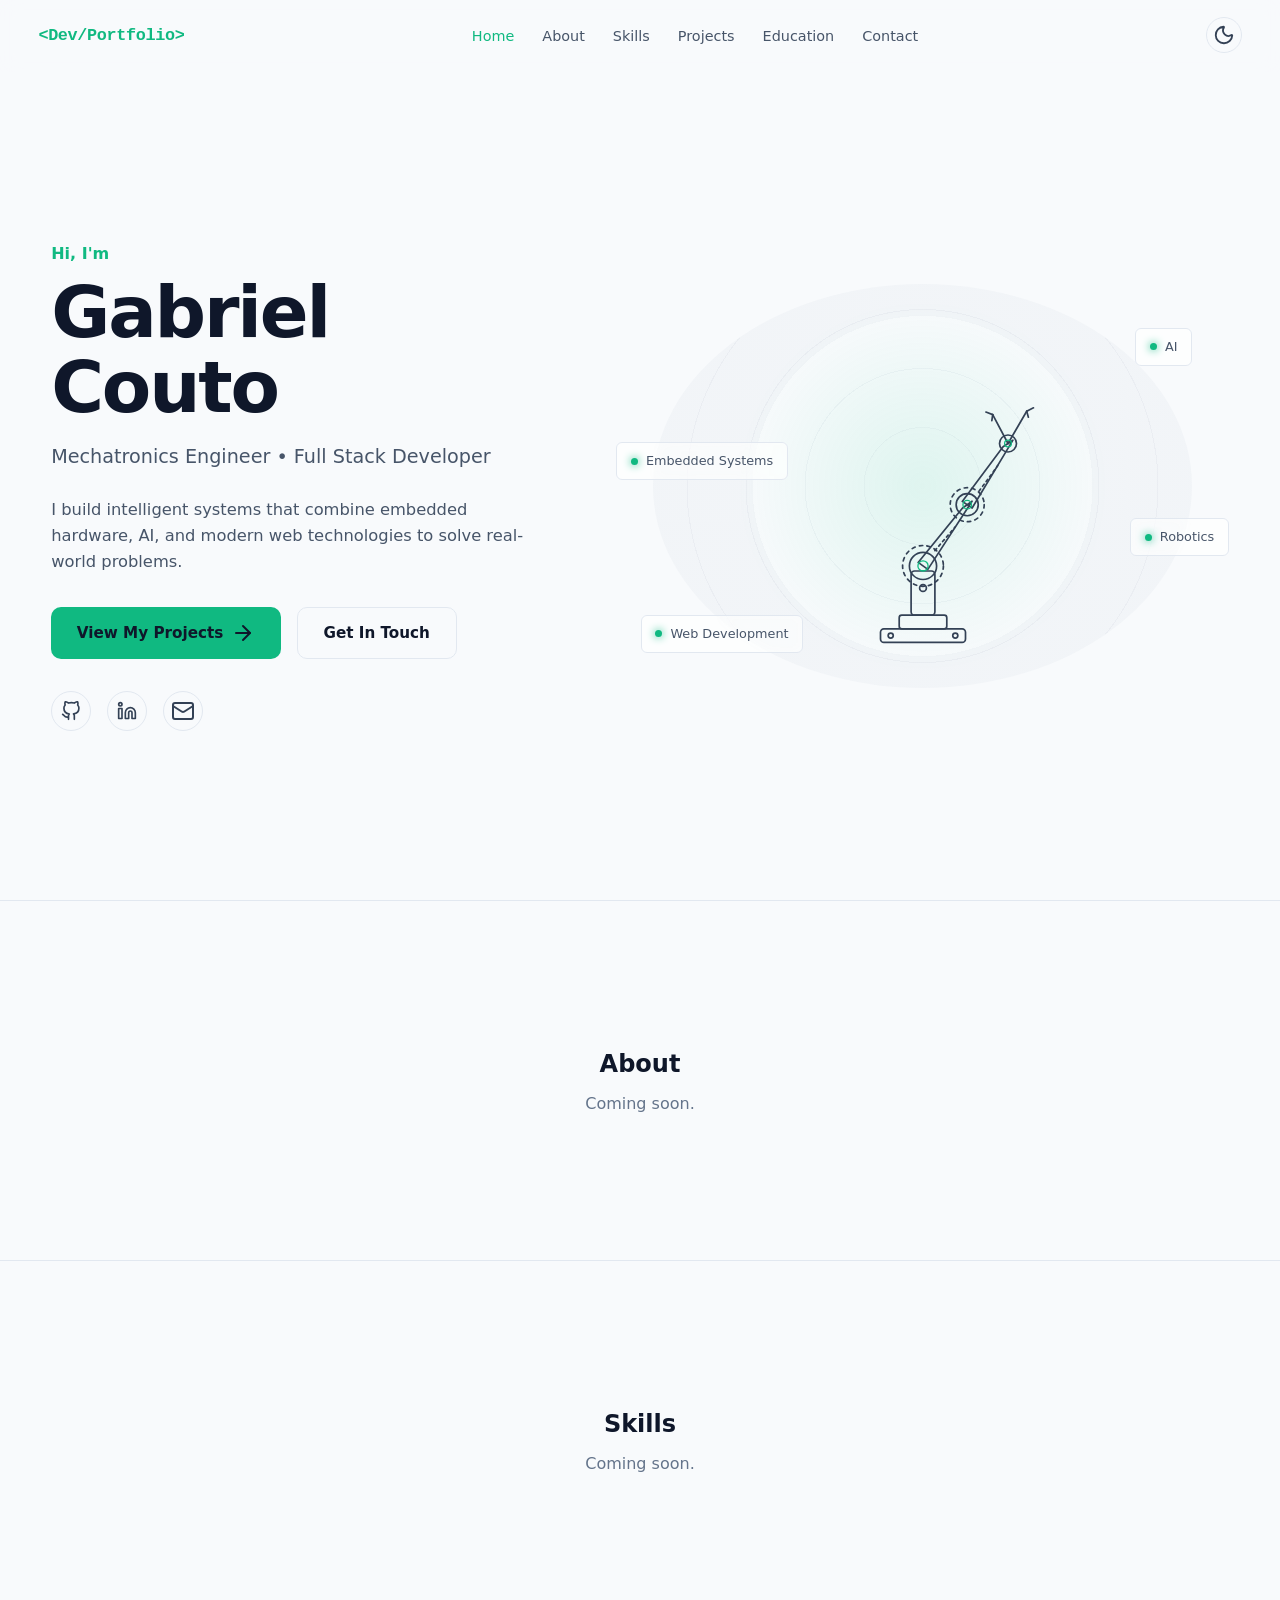
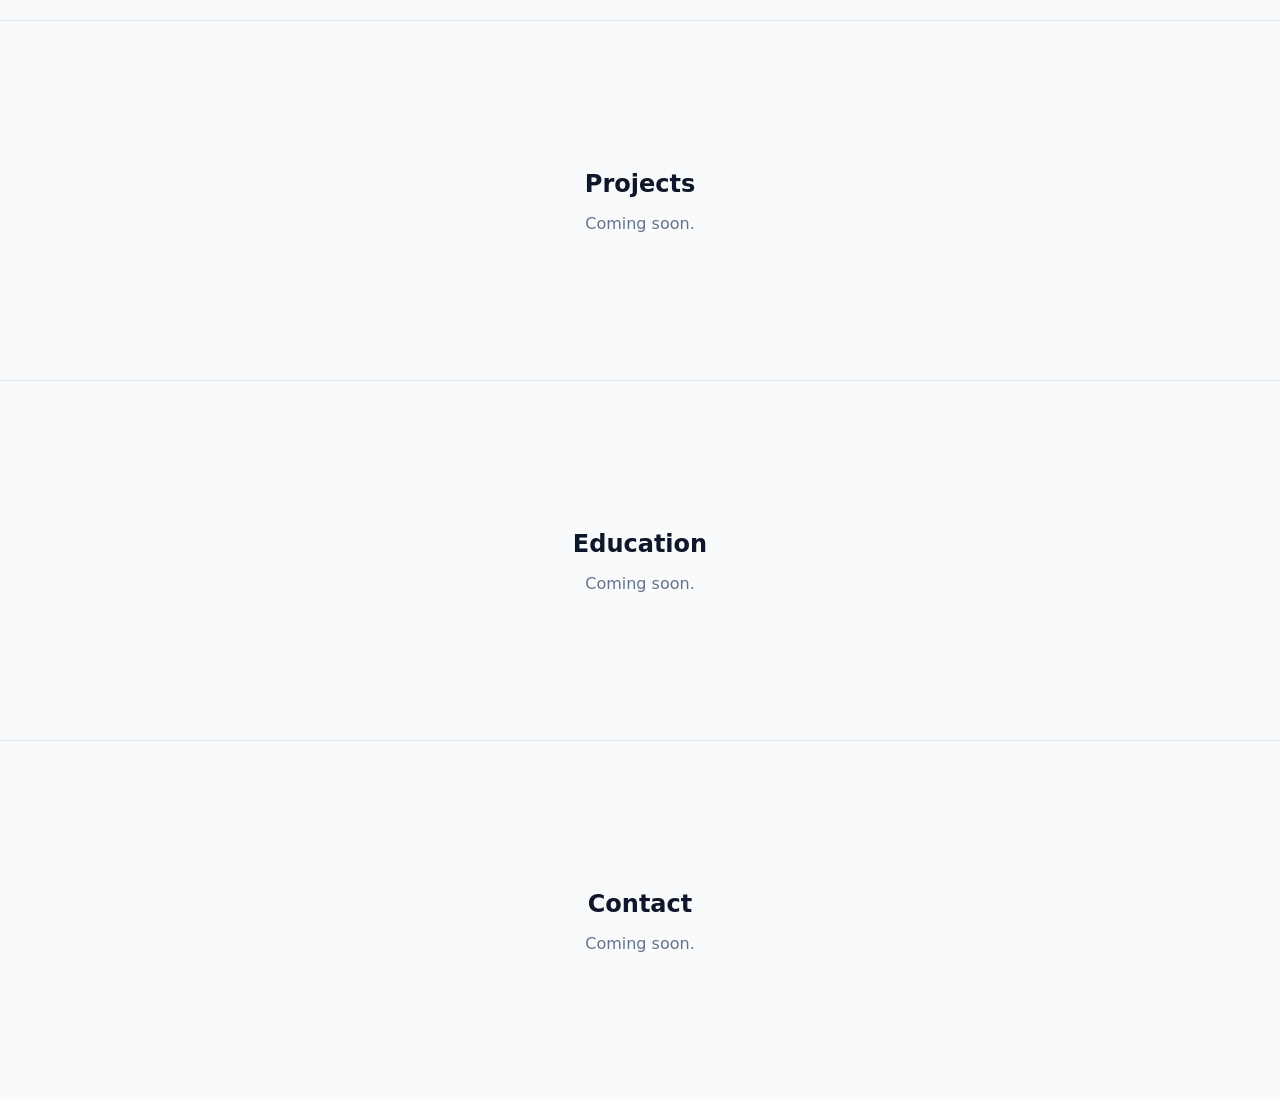
==== frontend/index.html @ fd679586 "Initial Commit" ====
<!DOCTYPE html>
<html lang="en" data-theme="dark">
<head>
  <meta charset="UTF-8">
  <meta name="viewport" content="width=device-width, initial-scale=1.0">
  <title>Gabriel Couto — Mechatronics Engineer & Full Stack Developer</title>
  <meta name="description" content="Portfolio of Gabriel Couto, Mechatronics Engineer and Full Stack Developer specialized in Robotics, Embedded Systems, AI, Computer Vision and Software Development.">

  <link rel="stylesheet" href="css/tokens.css">
  <link rel="stylesheet" href="css/global.css">
  <link rel="stylesheet" href="css/components.css">
  <link rel="stylesheet" href="css/animations.css">
  <link rel="stylesheet" href="css/responsive.css">

  <script>
    (function () {
      try {
        var theme = localStorage.getItem("theme");
        if (theme !== "dark" && theme !== "light") {
          theme = window.matchMedia("(prefers-color-scheme: light)").matches ? "light" : "dark";
        }
        document.documentElement.setAttribute("data-theme", theme);
      } catch (e) {}
    })();
  </script>

  <script src="assets/vendor/lucide.min.js" defer></script>
  <script type="module" src="js/main.js"></script>
</head>
<body>
  <main id="home" class="home-page">

    <div data-header></div>

    <section class="hero" aria-labelledby="hero-title">

      <div class="hero__content">
        <p class="hero__greeting">Hi, I'm</p>

        <h1 id="hero-title" class="hero__title">Gabriel Couto</h1>

        <p class="hero__subtitle">Mechatronics Engineer &bull; Full Stack Developer</p>

        <p class="hero__description">
          I build intelligent systems that combine embedded hardware, AI, and modern web
          technologies to solve real-world problems.
        </p>

        <div class="hero__actions">
          <a class="btn btn--primary" href="#projects">
            View My Projects
            <i data-lucide="arrow-right"></i>
          </a>
          <a class="btn btn--secondary" href="#contact">
            Get In Touch
          </a>
        </div>

        <div data-social-links></div>
      </div>

      <div class="hero__visualization" aria-hidden="true">
        <svg class="robotic-arm" viewBox="0 0 400 400" fill="none" stroke-width="2" stroke-linecap="round" stroke-linejoin="round" role="img" aria-label="Wireframe of a robotic arm">
          <g stroke="currentColor">
            <rect x="150" y="368" width="100" height="16" rx="4"/>
            <rect x="172" y="352" width="56" height="16" rx="3"/>
            <rect x="186" y="300" width="28" height="52" rx="4"/>
            <circle cx="200" cy="320" r="4"/>
            <circle cx="200" cy="294" r="16"/>
            <circle cx="200" cy="294" r="24" stroke-dasharray="4 5"/>
            <polygon points="194.3,289.9 246.3,226.1 257.7,217.9 205.7,298.1"/>
            <line x1="214" y1="276" x2="238" y2="248" stroke-dasharray="3 4"/>
            <circle cx="252" cy="222" r="13"/>
            <circle cx="252" cy="222" r="20" stroke-dasharray="4 5"/>
            <polygon points="246.2,218.1 294.2,153.9 305.8,146.1 257.8,225.9"/>
            <line x1="266" y1="206" x2="288" y2="176" stroke-dasharray="3 4"/>
            <circle cx="300" cy="150" r="10"/>
            <path d="M300 150 L322 112"/>
            <path d="M322 112 l8 -4"/>
            <path d="M322 112 l2 7"/>
            <path d="M300 150 L282 116"/>
            <path d="M282 116 l-8 -3"/>
            <path d="M282 116 l-1 7"/>
            <circle cx="162" cy="376" r="3"/>
            <circle cx="238" cy="376" r="3"/>
          </g>
          <g class="accent" stroke-width="1.5">
            <circle cx="200" cy="294" r="6"/>
            <circle cx="252" cy="222" r="5"/>
            <circle cx="300" cy="150" r="4"/>
          </g>
        </svg>

        <div class="tech-tag tech-tag--ai">
          <span class="tech-tag__indicator"></span>
          <span class="tech-tag__label">AI</span>
        </div>

        <div class="tech-tag tech-tag--robotics">
          <span class="tech-tag__indicator"></span>
          <span class="tech-tag__label">Robotics</span>
        </div>

        <div class="tech-tag tech-tag--embedded">
          <span class="tech-tag__indicator"></span>
          <span class="tech-tag__label">Embedded&nbsp;Systems</span>
        </div>

        <div class="tech-tag tech-tag--web">
          <span class="tech-tag__indicator"></span>
          <span class="tech-tag__label">Web&nbsp;Development</span>
        </div>
      </div>

    </section>

    <section id="about" class="section-placeholder reveal" aria-labelledby="about-title">
      <div>
        <h2 id="about-title">About</h2>
        <p>Coming soon.</p>
      </div>
    </section>

    <section id="skills" class="section-placeholder reveal" aria-labelledby="skills-title">
      <div>
        <h2 id="skills-title">Skills</h2>
        <p>Coming soon.</p>
      </div>
    </section>

    <section id="projects" class="section-placeholder reveal" aria-labelledby="projects-title">
      <div>
        <h2 id="projects-title">Projects</h2>
        <p>Coming soon.</p>
      </div>
    </section>

    <section id="education" class="section-placeholder reveal" aria-labelledby="education-title">
      <div>
        <h2 id="education-title">Education</h2>
        <p>Coming soon.</p>
      </div>
    </section>

    <section id="contact" class="section-placeholder reveal" aria-labelledby="contact-title">
      <div>
        <h2 id="contact-title">Contact</h2>
        <p>Coming soon.</p>
      </div>
    </section>

    <div data-back-to-top></div>

  </main>
</body>
</html>
---- frontend/css/tokens.css ----
:root {
  --font-sans: "Inter", system-ui, -apple-system, "Segoe UI", Roboto, sans-serif;
  --font-mono: "JetBrains Mono", "Fira Code", ui-monospace, SFMono-Regular, Menlo, monospace;

  --color-bg: #0f172a;
  --color-bg-secondary: #111827;
  --color-card: #111827;
  --color-elevated: #162033;
  --color-text: #f8fafc;
  --color-text-secondary: #94a3b8;
  --color-text-subtle: #64748b;
  --color-accent: #34d399;
  --color-accent-hover: #10b981;
  --color-border: #1e293b;
  --color-icon: #cbd5e1;

  --radius-sm: 6px;
  --radius-md: 10px;
  --radius-lg: 14px;
  --radius-pill: 999px;

  --space-1: 0.25rem;
  --space-2: 0.5rem;
  --space-3: 0.75rem;
  --space-4: 1rem;
  --space-6: 1.5rem;
  --space-8: 2rem;
  --space-12: 3rem;

  --container-max: 1440px;
  --header-height: 72px;

  --transition-fast: 150ms ease;
  --transition-base: 250ms ease;

  --shadow-glow: 0 0 20px rgba(52, 211, 153, 0.25);
}

[data-theme="light"] {
  --color-bg: #f8fafc;
  --color-bg-secondary: #f1f5f9;
  --color-card: #ffffff;
  --color-elevated: #ffffff;
  --color-text: #0f172a;
  --color-text-secondary: #475569;
  --color-text-subtle: #64748b;
  --color-accent: #10b981;
  --color-accent-hover: #059669;
  --color-border: #e2e8f0;
  --color-icon: #334155;

  --shadow-glow: 0 0 20px rgba(16, 185, 129, 0.2);
}
---- frontend/css/global.css ----
*,
*::before,
*::after {
  box-sizing: border-box;
}

* {
  margin: 0;
}

html {
  scroll-behavior: smooth;
}

body {
  font-family: var(--font-sans);
  background: var(--color-bg);
  color: var(--color-text);
  line-height: 1.6;
  overflow-x: hidden;
  -webkit-font-smoothing: antialiased;
  text-rendering: optimizeLegibility;
}

img,
svg {
  display: block;
  max-width: 100%;
}

a {
  color: inherit;
  text-decoration: none;
}

button {
  font: inherit;
  color: inherit;
  background: none;
  border: none;
  cursor: pointer;
}

ul[role="list"] {
  list-style: none;
  padding: 0;
  margin: 0;
}

::selection {
  background: var(--color-accent);
  color: var(--color-bg);
}

:focus-visible {
  outline: 2px solid var(--color-accent);
  outline-offset: 3px;
  border-radius: 2px;
}

@media (prefers-reduced-motion: reduce) {
  html {
    scroll-behavior: auto;
  }

  *,
  *::before,
  *::after {
    animation-duration: 0.01ms !important;
    animation-iteration-count: 1 !important;
    transition-duration: 0.01ms !important;
  }
}
---- frontend/css/components.css ----
.home-page {
  max-width: var(--container-max);
  margin-inline: auto;
  min-height: 100vh;
  position: relative;
  background: var(--color-bg);
}

.site-header {
  position: sticky;
  top: 0;
  z-index: 50;
  display: flex;
  align-items: center;
  justify-content: space-between;
  gap: var(--space-6);
  height: var(--header-height);
  padding-inline: clamp(1.25rem, 3vw, 2.5rem);
  background: color-mix(in srgb, var(--color-bg) 85%, transparent);
  backdrop-filter: blur(10px);
  -webkit-backdrop-filter: blur(10px);
}

.logo {
  font-family: var(--font-mono);
  font-weight: 700;
  font-size: 1.05rem;
  letter-spacing: -0.02em;
  color: var(--color-accent);
  white-space: nowrap;
}

.logo:hover {
  color: var(--color-accent-hover);
}

.nav__list {
  display: flex;
  align-items: center;
  gap: clamp(1rem, 2.5vw, 1.75rem);
}

.nav__link {
  font-size: 0.9rem;
  font-weight: 500;
  color: var(--color-text-secondary);
  transition: color var(--transition-fast);
}

.nav__link:hover {
  color: var(--color-accent);
}

.nav__link.is-active {
  color: var(--color-accent);
}

.theme-toggle {
  display: inline-flex;
  align-items: center;
  justify-content: center;
  width: 36px;
  height: 36px;
  border-radius: var(--radius-pill);
  border: 1px solid var(--color-border);
  color: var(--color-icon);
  transition: color var(--transition-fast), border-color var(--transition-fast);
}

.theme-toggle:hover {
  color: var(--color-accent);
  border-color: var(--color-accent);
}

.theme-toggle [data-lucide="moon"] {
  display: none;
}

[data-theme="light"] .theme-toggle [data-lucide="sun"] {
  display: none;
}

[data-theme="light"] .theme-toggle [data-lucide="moon"] {
  display: block;
}

.nav-toggle {
  display: none;
  width: 36px;
  height: 36px;
  align-items: center;
  justify-content: center;
  border-radius: var(--radius-pill);
  border: 1px solid var(--color-border);
  color: var(--color-icon);
  transition: color var(--transition-fast), border-color var(--transition-fast);
}

.nav-toggle:hover {
  color: var(--color-accent);
  border-color: var(--color-accent);
}

.hero {
  display: grid;
  grid-template-columns: 45fr 55fr;
  align-items: center;
  gap: clamp(2rem, 5vw, 4rem);
  min-height: calc(100vh - var(--header-height));
  padding: clamp(2.5rem, 6vh, 5rem) clamp(1.5rem, 4vw, 3.5rem);
}

.hero__greeting {
  color: var(--color-accent);
  font-size: 1rem;
  font-weight: 600;
  margin-bottom: var(--space-2);
}

.hero__title {
  font-size: clamp(2.6rem, 7vw, 4.5rem);
  font-weight: 800;
  letter-spacing: -0.03em;
  line-height: 1.05;
  color: var(--color-text);
}

.hero__subtitle {
  margin-top: var(--space-4);
  font-size: clamp(1rem, 2vw, 1.2rem);
  font-weight: 500;
  color: var(--color-text-secondary);
}

.hero__description {
  margin-top: var(--space-6);
  max-width: 34rem;
  font-size: 1.02rem;
  color: var(--color-text-secondary);
}

.hero__actions {
  display: flex;
  flex-wrap: wrap;
  gap: var(--space-4);
  margin-top: var(--space-8);
}

.btn {
  display: inline-flex;
  align-items: center;
  justify-content: center;
  gap: var(--space-2);
  padding: 0.8rem 1.6rem;
  border-radius: var(--radius-md);
  font-weight: 600;
  font-size: 0.95rem;
  transition: transform var(--transition-fast), box-shadow var(--transition-fast),
    background var(--transition-fast), border-color var(--transition-fast),
    color var(--transition-fast);
}

.btn--primary {
  background: var(--color-accent);
  color: #0f172a;
}

.btn--primary:hover {
  background: var(--color-accent-hover);
  transform: translateY(-2px);
  box-shadow: var(--shadow-glow);
}

.btn--secondary {
  background: transparent;
  color: var(--color-text);
  border: 1px solid var(--color-border);
}

.btn--secondary:hover {
  border-color: var(--color-accent);
  color: var(--color-accent);
  transform: translateY(-2px);
}

.social-links {
  display: flex;
  align-items: center;
  gap: var(--space-4);
  margin-top: var(--space-8);
}

.social-links__item {
  display: inline-flex;
  align-items: center;
  justify-content: center;
  width: 40px;
  height: 40px;
  border-radius: var(--radius-pill);
  border: 1px solid var(--color-border);
  color: var(--color-icon);
  transition: color var(--transition-fast), border-color var(--transition-fast),
    transform var(--transition-fast);
}

.social-links__item:hover {
  color: var(--color-accent);
  border-color: var(--color-accent);
  transform: translateY(-2px);
}

.hero__visualization {
  position: relative;
  min-height: 440px;
  display: grid;
  place-items: center;
}

.hero__visualization::before {
  content: "";
  position: absolute;
  inset: 4% 6%;
  background:
    radial-gradient(circle, rgba(52, 211, 153, 0.13), transparent 55%),
    repeating-radial-gradient(
      circle at 50% 50%,
      transparent 0 58px,
      rgba(148, 163, 184, 0.08) 58px 59px
    ),
    radial-gradient(circle at 50% 50%, transparent 0 170px, rgba(148, 163, 184, 0.06) 170px 171px);
  border-radius: 50%;
  pointer-events: none;
}

.robotic-arm {
  position: relative;
  width: min(340px, 78%);
  color: var(--color-icon);
}

.robotic-arm .accent {
  stroke: var(--color-accent);
}

.tech-tag {
  position: absolute;
  display: inline-flex;
  align-items: center;
  gap: var(--space-2);
  padding: 0.5rem 0.85rem;
  background: color-mix(in srgb, var(--color-card) 70%, transparent);
  border: 1px solid var(--color-border);
  border-radius: var(--radius-sm);
  color: var(--color-text-secondary);
  font-size: 0.8rem;
  font-weight: 500;
  backdrop-filter: blur(6px);
  -webkit-backdrop-filter: blur(6px);
  white-space: nowrap;
}

.tech-tag__indicator {
  width: 7px;
  height: 7px;
  flex: 0 0 auto;
  border-radius: 50%;
  background: var(--color-accent);
  box-shadow: 0 0 8px var(--color-accent);
}

.tech-tag--ai {
  top: 14%;
  right: 6%;
}

.tech-tag--robotics {
  right: 0%;
  bottom: 34%;
}

.tech-tag--embedded {
  left: 0%;
  top: 40%;
}

.tech-tag--web {
  left: 4%;
  bottom: 12%;
}

.section-placeholder {
  min-height: 40vh;
  display: grid;
  place-items: center;
  padding: var(--space-12) var(--space-6);
  border-top: 1px solid var(--color-border);
  text-align: center;
  color: var(--color-text-subtle);
}

.section-placeholder h2 {
  font-size: 1.5rem;
  font-weight: 700;
  color: var(--color-text);
  margin-bottom: var(--space-2);
}

.section-placeholder p {
  max-width: 28rem;
}

.back-to-top {
  position: fixed;
  right: 2rem;
  bottom: 2rem;
  z-index: 60;
  width: 46px;
  height: 46px;
  display: grid;
  place-items: center;
  border-radius: 50%;
  background: var(--color-accent);
  color: #0f172a;
  box-shadow: var(--shadow-glow);
  opacity: 0;
  visibility: hidden;
  transform: translateY(10px);
  transition: opacity var(--transition-base), visibility var(--transition-base),
    transform var(--transition-base), background var(--transition-fast);
}

.back-to-top:hover {
  background: var(--color-accent-hover);
  transform: translateY(-2px);
}

.back-to-top.is-visible {
  opacity: 1;
  visibility: visible;
  transform: none;
}

.reveal {
  opacity: 0;
  transform: translateY(18px);
  transition: opacity 0.6s ease, transform 0.6s ease;
}

.reveal.is-revealed {
  opacity: 1;
  transform: none;
}

.section-placeholder,
.page-section {
  scroll-margin-top: calc(var(--header-height) + 4px);
}

.skills-page {
  display: flex;
  flex-direction: column;
}

.page-section {
  flex: 1;
  width: 100%;
  max-width: 1100px;
  margin-inline: auto;
  padding: clamp(1.5rem, 4vh, 3rem) clamp(1.5rem, 4vw, 3.5rem);
  display: flex;
  flex-direction: column;
  justify-content: center;
}

.section-label {
  color: var(--color-accent);
  font-size: 0.85rem;
  font-weight: 600;
  letter-spacing: 0.08em;
  text-transform: uppercase;
}

.section-title {
  margin-top: var(--space-2);
  font-size: clamp(2.2rem, 5vw, 3rem);
  font-weight: 800;
  letter-spacing: -0.03em;
  line-height: 1.1;
  color: var(--color-text);
}

.section-description {
  margin-top: var(--space-4);
  max-width: 34rem;
  color: var(--color-text-secondary);
}

.skills-grid {
  display: grid;
  grid-template-columns: repeat(2, minmax(0, 1fr));
  gap: var(--space-4);
  margin-top: var(--space-8);
}

.skill-card {
  display: flex;
  align-items: center;
  gap: var(--space-4);
  padding: var(--space-6);
  background: var(--color-card);
  border: 1px solid var(--color-border);
  border-radius: var(--radius-lg);
  transition: transform var(--transition-base), border-color var(--transition-fast),
    box-shadow var(--transition-base);
}

.skill-card:hover {
  transform: translateY(-3px);
  border-color: color-mix(in srgb, var(--color-accent) 45%, var(--color-border));
  box-shadow: 0 8px 24px rgba(15, 23, 42, 0.18);
}

.skill-card.reveal {
  transition: opacity 0.6s ease var(--card-delay, 0ms), transform var(--transition-base),
    border-color var(--transition-fast), box-shadow var(--transition-base);
}

.skill-card__icon {
  flex: 1 1 33.333%;
  min-width: 0;
  display: grid;
  place-items: center;
  color: var(--color-accent);
  transition: color var(--transition-fast);
}

.skill-card:hover .skill-card__icon {
  color: var(--color-accent-hover);
}

.skill-card__icon .lucide {
  width: 64px;
  height: 64px;
}

.skill-card__content {
  flex: 1 1 66.666%;
  min-width: 0;
}

.skill-card__content h2 {
  font-size: 1.15rem;
  font-weight: 700;
  letter-spacing: -0.01em;
  color: var(--color-text);
}

.skill-card__list {
  margin-top: var(--space-3);
  display: grid;
  gap: var(--space-1);
}

.skill-card__list li {
  display: flex;
  align-items: baseline;
  gap: var(--space-2);
  color: var(--color-text-secondary);
  font-size: 0.9rem;
}

.skill-card__list li::before {
  content: "\2022";
  color: var(--color-accent);
  font-weight: 700;
}

.page-social {
  margin-top: var(--space-8);
}

.about-page {
  display: flex;
  flex-direction: column;
}

.about-section {
  flex: 1;
  width: 100%;
  max-width: 1180px;
  margin-inline: auto;
  padding: clamp(2rem, 5vh, 4rem) clamp(1.5rem, 4vw, 3.5rem);
}

.about-layout {
  display: grid;
  grid-template-columns: minmax(0, 1fr) 340px;
  gap: clamp(2rem, 4vw, 3.5rem);
  align-items: start;
}

.about-content {
  min-width: 0;
}

.about-content .section-description + .section-description {
  margin-top: var(--space-3);
}

.highlights {
  margin-top: var(--space-8);
}

.highlights-grid {
  display: grid;
  grid-template-columns: repeat(auto-fit, minmax(140px, 1fr));
  gap: var(--space-3);
}

.highlight-card {
  display: flex;
  flex-direction: column;
  align-items: flex-start;
  gap: var(--space-1);
  padding: var(--space-4);
  background: var(--color-card);
  border: 1px solid var(--color-border);
  border-radius: var(--radius-md);
  transition: transform var(--transition-base), border-color var(--transition-fast),
    box-shadow var(--transition-base);
}

.highlight-card:hover {
  transform: translateY(-3px);
  border-color: color-mix(in srgb, var(--color-accent) 45%, var(--color-border));
  box-shadow: 0 8px 24px rgba(15, 23, 42, 0.18);
}

.highlight-card.reveal {
  transition: opacity 0.6s ease var(--card-delay, 0ms), transform var(--transition-base),
    border-color var(--transition-fast), box-shadow var(--transition-base);
}

.highlight-card__icon {
  color: var(--color-accent);
  margin-bottom: var(--space-2);
}

.highlight-card__icon .lucide {
  width: 24px;
  height: 24px;
}

.highlight-card__value {
  font-size: 1.5rem;
  font-weight: 800;
  letter-spacing: -0.02em;
  line-height: 1.1;
  color: var(--color-text);
}

.highlight-card__label {
  font-size: 0.85rem;
  line-height: 1.4;
  color: var(--color-text-secondary);
}

.drives {
  margin-top: var(--space-8);
}

.subheading {
  font-size: 1.4rem;
  font-weight: 700;
  letter-spacing: -0.02em;
  color: var(--color-text);
  margin-bottom: var(--space-4);
}

.quote-card {
  position: relative;
  padding: var(--space-8);
  background: var(--color-card);
  border: 1px solid var(--color-border);
  border-radius: var(--radius-lg);
  overflow: hidden;
}

.quote-card__mark {
  position: absolute;
  top: -0.55em;
  left: var(--space-4);
  font-size: 5.5rem;
  font-weight: 800;
  line-height: 1;
  color: var(--color-accent);
  opacity: 0.85;
  pointer-events: none;
}

.quote-card p {
  position: relative;
  max-width: 34rem;
  font-size: 1.05rem;
  line-height: 1.7;
  color: var(--color-text-secondary);
}

.profile-column {
  min-width: 0;
  display: flex;
  flex-direction: column;
  gap: var(--space-6);
}

.profile-panel {
  background: var(--color-card);
  border: 1px solid var(--color-border);
  border-radius: var(--radius-lg);
  overflow: hidden;
}

.profile-image {
  width: 100%;
  aspect-ratio: 1.5 / 1;
  object-fit: cover;
  display: block;
  border-bottom: 1px solid var(--color-border);
}

.profile-info {
  display: grid;
  gap: var(--space-4);
  padding: var(--space-6);
}

.profile-info__item {
  display: flex;
  align-items: flex-start;
  gap: var(--space-3);
}

.profile-info__icon {
  flex: 0 0 auto;
  display: grid;
  place-items: center;
  color: var(--color-accent);
  margin-top: 2px;
}

.profile-info__icon .lucide {
  width: 20px;
  height: 20px;
}

.profile-info__content {
  display: flex;
  flex-direction: column;
  gap: 2px;
  min-width: 0;
}

.profile-info__label {
  font-size: 0.8rem;
  color: var(--color-text-subtle);
}

.profile-info__value {
  font-size: 0.95rem;
  font-weight: 600;
  color: var(--color-text);
  overflow-wrap: anywhere;
}

.profile-info__value--link {
  color: var(--color-accent);
  transition: color var(--transition-fast);
}

.profile-info__value--link:hover {
  color: var(--color-accent-hover);
}

.focus {
  margin-top: var(--space-2);
}

.focus-grid {
  display: grid;
  grid-template-columns: repeat(2, minmax(0, 1fr));
  gap: var(--space-3);
}

.focus-area {
  display: flex;
  flex-direction: column;
  align-items: flex-start;
  gap: var(--space-2);
  padding: var(--space-4);
  background: var(--color-card);
  border: 1px solid var(--color-border);
  border-radius: var(--radius-md);
  transition: transform var(--transition-base), border-color var(--transition-fast),
    box-shadow var(--transition-base);
}

.focus-area:hover {
  transform: translateY(-3px);
  border-color: color-mix(in srgb, var(--color-accent) 45%, var(--color-border));
  box-shadow: 0 8px 24px rgba(15, 23, 42, 0.18);
}

.focus-area.reveal {
  transition: opacity 0.6s ease var(--card-delay, 0ms), transform var(--transition-base),
    border-color var(--transition-fast), box-shadow var(--transition-base);
}

.focus-area__icon {
  color: var(--color-accent);
}

.focus-area__icon .lucide {
  width: 26px;
  height: 26px;
}

.focus-area h3 {
  font-size: 1.02rem;
  font-weight: 700;
  color: var(--color-text);
}

.focus-area p {
  font-size: 0.85rem;
  line-height: 1.5;
  color: var(--color-text-secondary);
}

@media (max-height: 850px) {
  .page-section {
    padding-top: 0.6rem;
    padding-bottom: 0.6rem;
  }

  .section-title {
    margin-top: var(--space-1);
    font-size: clamp(1.9rem, 4.5vw, 2.4rem);
  }

  .section-description {
    margin-top: var(--space-2);
    font-size: 0.95rem;
  }

  .skills-grid {
    margin-top: var(--space-4);
    gap: var(--space-3);
  }

  .skill-card {
    padding: 0.6rem var(--space-4);
    gap: var(--space-3);
  }

  .skill-card__icon .lucide {
    width: 44px;
    height: 44px;
  }

  .skill-card__content h2 {
    font-size: 1rem;
  }

  .skill-card__list {
    margin-top: var(--space-2);
    gap: var(--space-1);
  }

  .skill-card__list li {
    font-size: 0.85rem;
    line-height: 1.45;
  }

  .page-social {
    margin-top: var(--space-4);
  }
}

@media (max-height: 700px) {
  .section-title {
    font-size: 1.9rem;
  }

  .skills-grid {
    margin-top: var(--space-3);
    gap: var(--space-2);
  }

  .skill-card {
    padding: 0.4rem var(--space-3);
  }

  .skill-card__list li {
    font-size: 0.78rem;
  }

  .page-social {
    margin-top: var(--space-3);
  }
}
---- frontend/css/animations.css ----
@keyframes fade-up {
  from {
    opacity: 0;
    transform: translateY(16px);
  }
  to {
    opacity: 1;
    transform: none;
  }
}

@keyframes fade-in {
  from {
    opacity: 0;
  }
  to {
    opacity: 1;
  }
}

@keyframes float-y {
  0%,
  100% {
    transform: translateY(0);
  }
  50% {
    transform: translateY(-8px);
  }
}

@keyframes arm-glow {
  0%,
  100% {
    filter: drop-shadow(0 0 10px rgba(52, 211, 153, 0.22));
  }
  50% {
    filter: drop-shadow(0 0 24px rgba(52, 211, 153, 0.42));
  }
}

.hero__greeting {
  animation: fade-up 0.6s ease 0.1s both;
}

.hero__title {
  animation: fade-up 0.6s ease 0.2s both;
}

.hero__subtitle {
  animation: fade-up 0.6s ease 0.3s both;
}

.hero__description {
  animation: fade-up 0.6s ease 0.4s both;
}

.hero__actions {
  animation: fade-up 0.6s ease 0.5s both;
}

.hero__social-links {
  animation: fade-up 0.6s ease 0.6s both;
}

.hero__visualization {
  animation: fade-in 0.8s ease 0.35s both;
}

.tech-tag {
  animation: float-y 6s ease-in-out infinite;
}

.tech-tag--ai {
  animation-delay: 0s;
}

.tech-tag--robotics {
  animation-delay: 1.2s;
}

.tech-tag--embedded {
  animation-delay: 2s;
}

.tech-tag--web {
  animation-delay: 0.6s;
}

.robotic-arm {
  animation: arm-glow 5s ease-in-out infinite;
}
---- frontend/css/responsive.css ----
@media (max-width: 1024px) {
  .hero {
    gap: 2rem;
  }

  .tech-tag--embedded {
    left: 2%;
  }

  .tech-tag--web {
    left: 6%;
  }
}

@media (max-width: 900px) {
  .hero {
    grid-template-columns: 1fr;
    min-height: auto;
    padding-top: 3rem;
  }

  .hero__content {
    max-width: 36rem;
  }

  .hero__visualization {
    min-height: 380px;
    order: 2;
  }

  .hero__visualization::before {
    inset: 0 2%;
  }
}

@media (max-width: 768px) {
  .nav {
    display: none;
  }

  .nav.is-open {
    display: block;
    position: fixed;
    inset: var(--header-height) 0 0 0;
    z-index: 49;
    background: var(--color-bg-secondary);
    border-top: 1px solid var(--color-border);
    padding: var(--space-6);
  }

  .nav.is-open .nav__list {
    flex-direction: column;
    align-items: flex-start;
    gap: var(--space-6);
  }

  .nav.is-open .nav__link {
    font-size: 1.25rem;
  }

  .nav-toggle {
    display: inline-flex;
  }
}

@media (max-width: 700px) {
  .skills-grid {
    grid-template-columns: 1fr;
  }
}

@media (max-width: 560px) {
  .skill-card {
    padding: var(--space-6);
  }
}

@media (max-width: 560px) {
  .hero__actions {
    flex-direction: column;
    align-items: stretch;
  }

  .btn {
    width: 100%;
  }

  .hero__visualization {
    min-height: 320px;
  }

  .tech-tag {
    font-size: 0.72rem;
    padding: 0.4rem 0.65rem;
  }

  .tech-tag--embedded {
    top: 32%;
  }

  .tech-tag--robotics {
    bottom: 28%;
  }

  .back-to-top {
    right: 1.25rem;
    bottom: 1.25rem;
  }
}
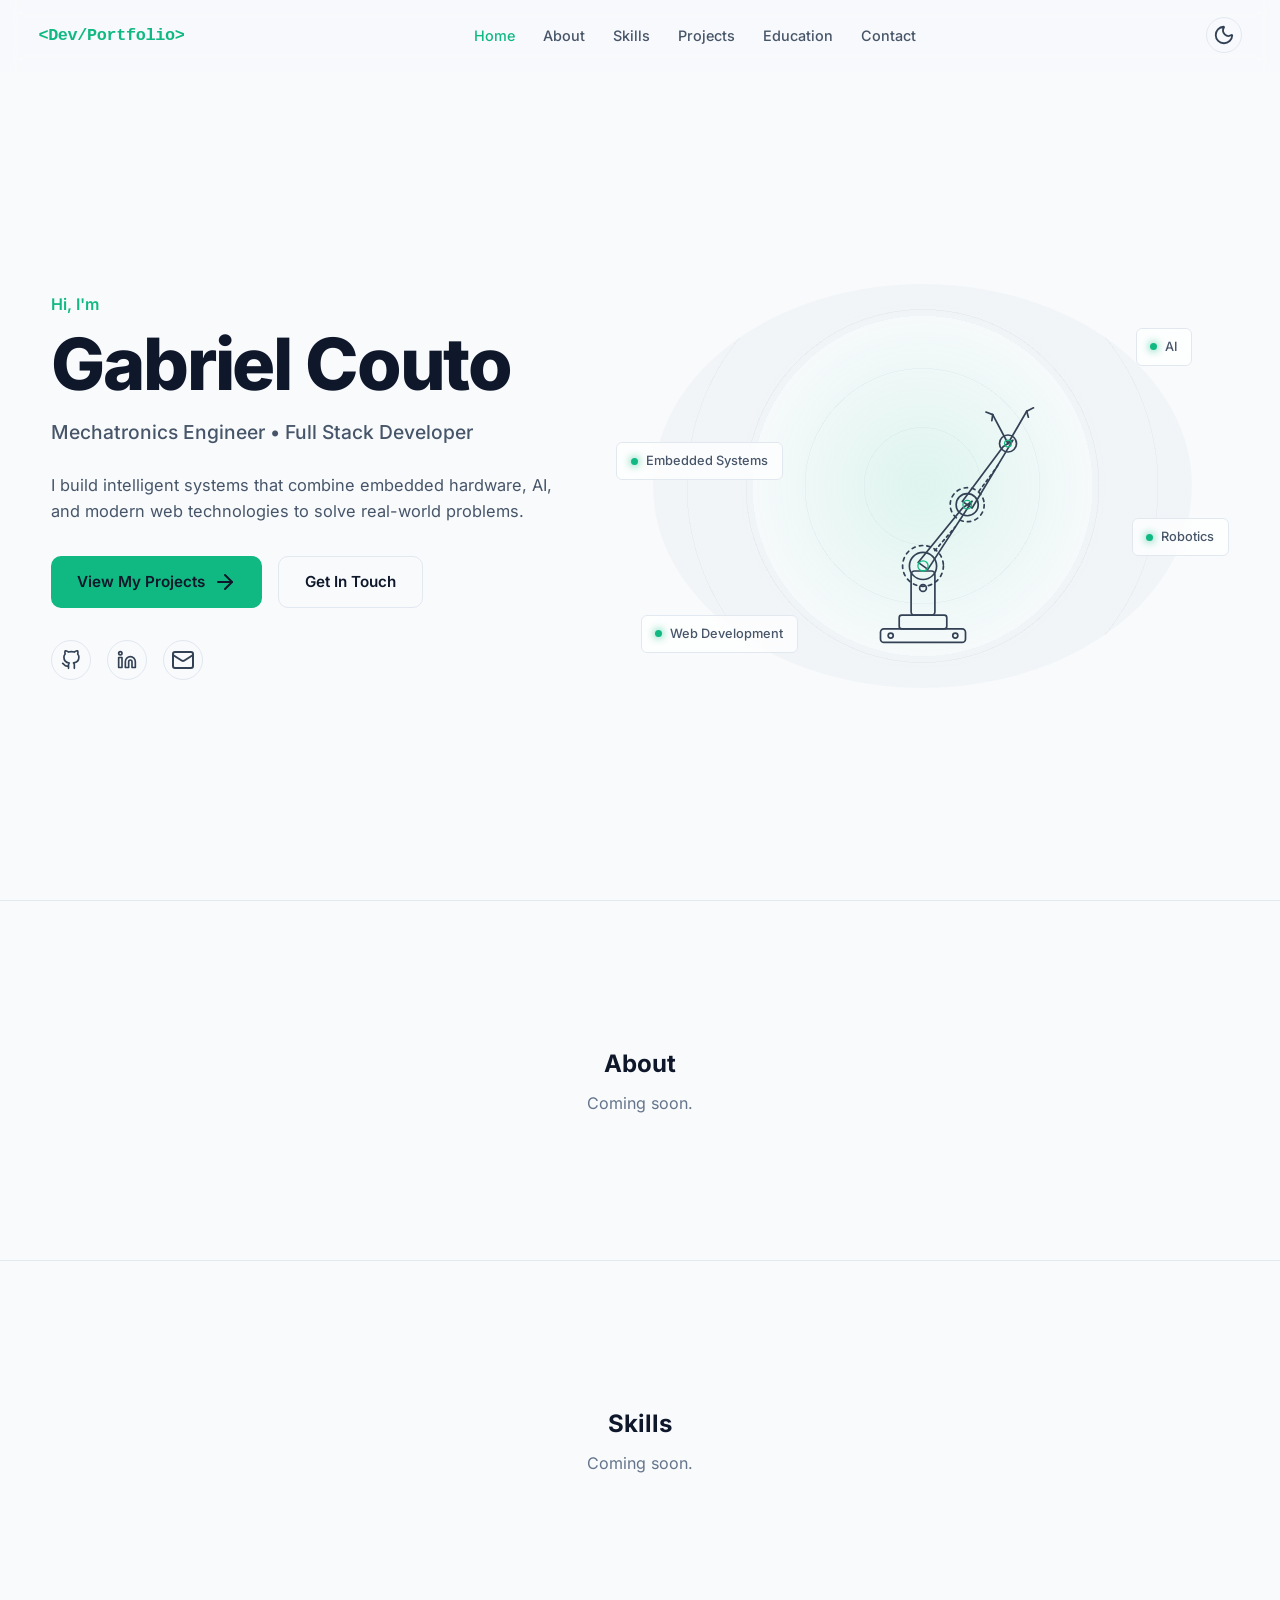
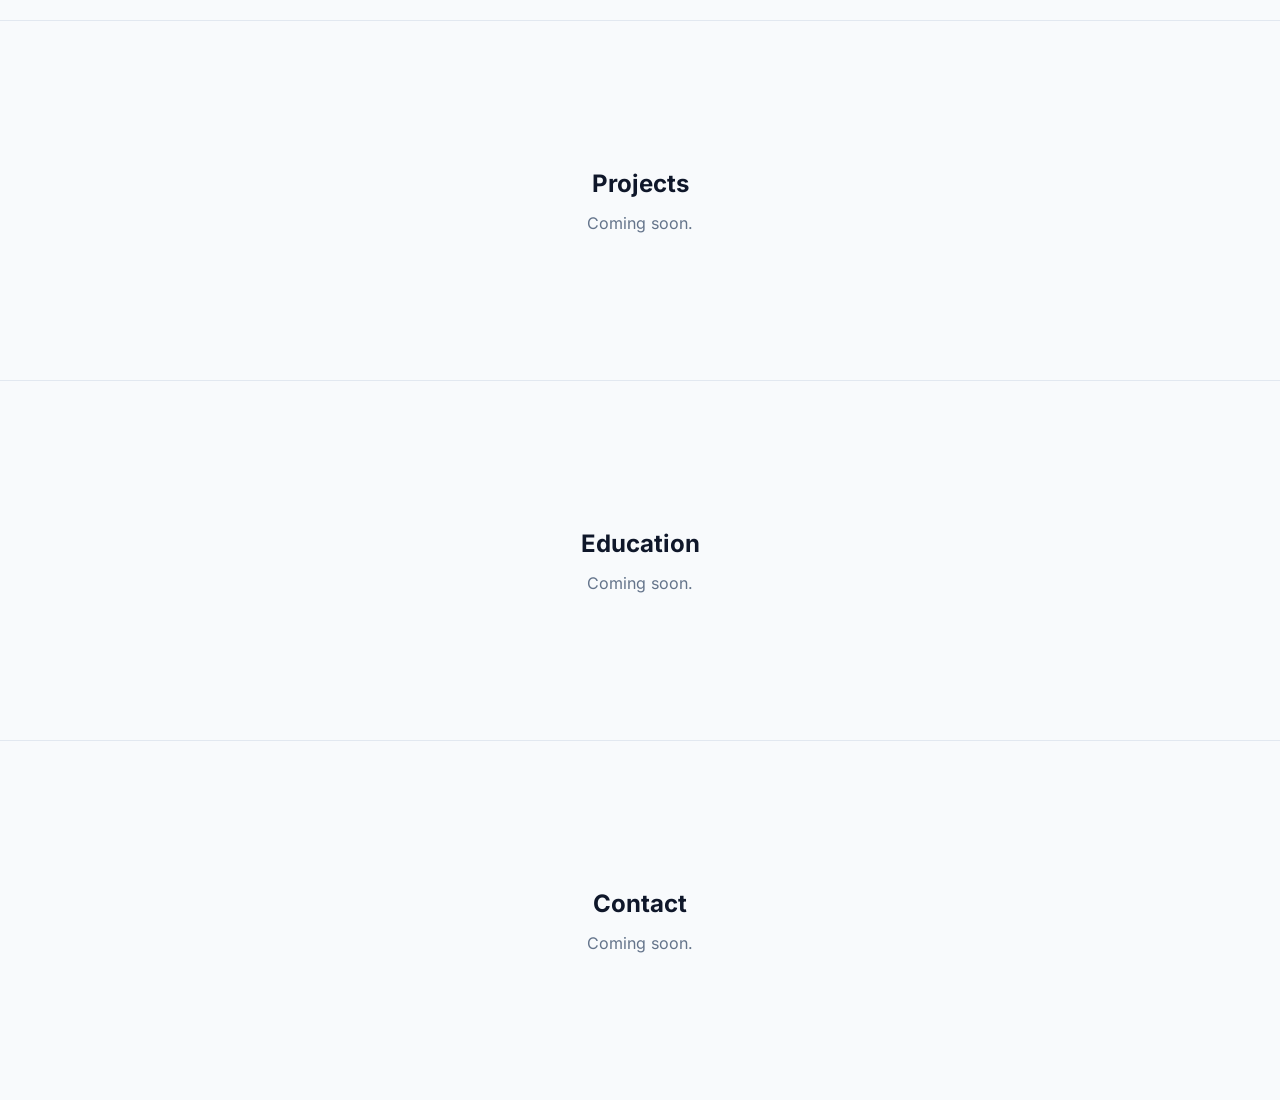
==== commit f4c3563a: "Create Skill and About Screen" ====
--- a/frontend/index.html
+++ b/frontend/index.html
@@ -6,6 +6,7 @@
   <title>Gabriel Couto — Mechatronics Engineer & Full Stack Developer</title>
   <meta name="description" content="Portfolio of Gabriel Couto, Mechatronics Engineer and Full Stack Developer specialized in Robotics, Embedded Systems, AI, Computer Vision and Software Development.">
 
+  <link rel="stylesheet" href="css/fonts.css">
   <link rel="stylesheet" href="css/tokens.css">
   <link rel="stylesheet" href="css/global.css">
   <link rel="stylesheet" href="css/components.css">
@@ -30,7 +31,43 @@
 <body>
   <main id="home" class="home-page">
 
-    <div data-header></div>
+    <header class="site-header">
+      <a href="#home" class="logo" aria-label="Back to home">&lt;Dev/Portfolio&gt;</a>
+
+      <nav class="nav" data-nav-menu id="nav-menu" aria-label="Main navigation">
+        <ul class="nav__list" role="list">
+          <li>
+            <a class="nav__link is-active" href="#home" data-nav-link>Home</a>
+          </li>
+          <li>
+            <a class="nav__link" href="pages/about.html#about" data-nav-link>About</a>
+          </li>
+          <li>
+            <a class="nav__link" href="pages/skills.html#skills" data-nav-link>Skills</a>
+          </li>
+          <li>
+            <a class="nav__link" href="index.html#projects" data-nav-link>Projects</a>
+          </li>
+          <li>
+            <a class="nav__link" href="index.html#education" data-nav-link>Education</a>
+          </li>
+          <li>
+            <a class="nav__link" href="index.html#contact" data-nav-link>Contact</a>
+          </li>
+        </ul>
+      </nav>
+
+      <div class="header__actions">
+        <button class="theme-toggle" type="button" data-theme-toggle aria-label="Toggle theme">
+          <i data-lucide="sun"></i>
+          <i data-lucide="moon"></i>
+        </button>
+        <button class="nav-toggle" type="button" data-nav-toggle aria-label="Open menu" aria-expanded="false" aria-controls="nav-menu">
+          <i data-lucide="menu"></i>
+          <i data-lucide="x"></i>
+        </button>
+      </div>
+    </header>
 
     <section class="hero" aria-labelledby="hero-title">
 
@@ -114,35 +151,35 @@
 
     </section>
 
-    <section id="about" class="section-placeholder reveal" aria-labelledby="about-title">
+    <section id="about" class="section-placeholder" aria-labelledby="about-title">
       <div>
         <h2 id="about-title">About</h2>
         <p>Coming soon.</p>
       </div>
     </section>
 
-    <section id="skills" class="section-placeholder reveal" aria-labelledby="skills-title">
+    <section id="skills" class="section-placeholder" aria-labelledby="skills-title">
       <div>
         <h2 id="skills-title">Skills</h2>
         <p>Coming soon.</p>
       </div>
     </section>
 
-    <section id="projects" class="section-placeholder reveal" aria-labelledby="projects-title">
+    <section id="projects" class="section-placeholder" aria-labelledby="projects-title">
       <div>
         <h2 id="projects-title">Projects</h2>
         <p>Coming soon.</p>
       </div>
     </section>
 
-    <section id="education" class="section-placeholder reveal" aria-labelledby="education-title">
+    <section id="education" class="section-placeholder" aria-labelledby="education-title">
       <div>
         <h2 id="education-title">Education</h2>
         <p>Coming soon.</p>
       </div>
     </section>
 
-    <section id="contact" class="section-placeholder reveal" aria-labelledby="contact-title">
+    <section id="contact" class="section-placeholder" aria-labelledby="contact-title">
       <div>
         <h2 id="contact-title">Contact</h2>
         <p>Coming soon.</p>
--- a/frontend/css/fonts.css
+++ b/frontend/css/fonts.css
@@ -0,0 +1,44 @@
+@font-face {
+  font-family: "Inter";
+  font-style: normal;
+  font-weight: 400;
+  font-display: swap;
+  src: url("../assets/fonts/Inter-Variable.woff2") format("woff2");
+  unicode-range: U+0000-00FF, U+0131, U+0152-0153, U+02BB-02BC, U+02C6, U+02DA, U+02DC, U+0304, U+0308, U+0329, U+2000-206F, U+20AC, U+2122, U+2191, U+2193, U+2212, U+2215, U+FEFF, U+FFFD;
+}
+
+@font-face {
+  font-family: "Inter";
+  font-style: normal;
+  font-weight: 500;
+  font-display: swap;
+  src: url("../assets/fonts/Inter-Variable.woff2") format("woff2");
+  unicode-range: U+0000-00FF, U+0131, U+0152-0153, U+02BB-02BC, U+02C6, U+02DA, U+02DC, U+0304, U+0308, U+0329, U+2000-206F, U+20AC, U+2122, U+2191, U+2193, U+2212, U+2215, U+FEFF, U+FFFD;
+}
+
+@font-face {
+  font-family: "Inter";
+  font-style: normal;
+  font-weight: 600;
+  font-display: swap;
+  src: url("../assets/fonts/Inter-Variable.woff2") format("woff2");
+  unicode-range: U+0000-00FF, U+0131, U+0152-0153, U+02BB-02BC, U+02C6, U+02DA, U+02DC, U+0304, U+0308, U+0329, U+2000-206F, U+20AC, U+2122, U+2191, U+2193, U+2212, U+2215, U+FEFF, U+FFFD;
+}
+
+@font-face {
+  font-family: "Inter";
+  font-style: normal;
+  font-weight: 700;
+  font-display: swap;
+  src: url("../assets/fonts/Inter-Variable.woff2") format("woff2");
+  unicode-range: U+0000-00FF, U+0131, U+0152-0153, U+02BB-02BC, U+02C6, U+02DA, U+02DC, U+0304, U+0308, U+0329, U+2000-206F, U+20AC, U+2122, U+2191, U+2193, U+2212, U+2215, U+FEFF, U+FFFD;
+}
+
+@font-face {
+  font-family: "Inter";
+  font-style: normal;
+  font-weight: 800;
+  font-display: swap;
+  src: url("../assets/fonts/Inter-Variable.woff2") format("woff2");
+  unicode-range: U+0000-00FF, U+0131, U+0152-0153, U+02BB-02BC, U+02C6, U+02DA, U+02DC, U+0304, U+0308, U+0329, U+2000-206F, U+20AC, U+2122, U+2191, U+2193, U+2212, U+2215, U+FEFF, U+FFFD;
+}
--- a/frontend/css/global.css
+++ b/frontend/css/global.css
@@ -19,7 +19,6 @@
   line-height: 1.6;
   overflow-x: hidden;
   -webkit-font-smoothing: antialiased;
-  text-rendering: optimizeLegibility;
 }
 
 img,
--- a/frontend/css/components.css
+++ b/frontend/css/components.css
@@ -16,6 +16,14 @@
   gap: var(--space-6);
   height: var(--header-height);
   padding-inline: clamp(1.25rem, 3vw, 2.5rem);
+  background: color-mix(in srgb, var(--color-bg) 85%, transparent);
+}
+
+.site-header::before {
+  content: "";
+  position: absolute;
+  inset: 0;
+  z-index: -1;
   background: color-mix(in srgb, var(--color-bg) 85%, transparent);
   backdrop-filter: blur(10px);
   -webkit-backdrop-filter: blur(10px);
@@ -94,6 +102,18 @@
   border: 1px solid var(--color-border);
   color: var(--color-icon);
   transition: color var(--transition-fast), border-color var(--transition-fast);
+}
+
+.nav-toggle [data-lucide="x"] {
+  display: none;
+}
+
+.nav-toggle.is-open [data-lucide="menu"] {
+  display: none;
+}
+
+.nav-toggle.is-open [data-lucide="x"] {
+  display: block;
 }
 
 .nav-toggle:hover {
@@ -340,17 +360,6 @@
   transform: none;
 }
 
-.reveal {
-  opacity: 0;
-  transform: translateY(18px);
-  transition: opacity 0.6s ease, transform 0.6s ease;
-}
-
-.reveal.is-revealed {
-  opacity: 1;
-  transform: none;
-}
-
 .section-placeholder,
 .page-section {
   scroll-margin-top: calc(var(--header-height) + 4px);
@@ -420,11 +429,6 @@
   box-shadow: 0 8px 24px rgba(15, 23, 42, 0.18);
 }
 
-.skill-card.reveal {
-  transition: opacity 0.6s ease var(--card-delay, 0ms), transform var(--transition-base),
-    border-color var(--transition-fast), box-shadow var(--transition-base);
-}
-
 .skill-card__icon {
   flex: 1 1 33.333%;
   min-width: 0;
@@ -487,16 +491,15 @@
 .about-section {
   flex: 1;
   width: 100%;
-  max-width: 1180px;
-  margin-inline: auto;
-  padding: clamp(2rem, 5vh, 4rem) clamp(1.5rem, 4vw, 3.5rem);
+  padding: clamp(2rem, 5vh, 4rem) clamp(1.25rem, 3vw, 2.5rem);
 }
 
 .about-layout {
   display: grid;
-  grid-template-columns: minmax(0, 1fr) 340px;
-  gap: clamp(2rem, 4vw, 3.5rem);
-  align-items: start;
+  grid-template-columns: repeat(2, minmax(0, 1fr));
+  column-gap: clamp(2rem, 4vw, 3.5rem);
+  row-gap: var(--space-8);
+  align-items: stretch;
 }
 
 .about-content {
@@ -513,8 +516,8 @@
 
 .highlights-grid {
   display: grid;
-  grid-template-columns: repeat(auto-fit, minmax(140px, 1fr));
-  gap: var(--space-3);
+  grid-template-columns: repeat(3, minmax(0, 1fr));
+  gap: var(--space-2);
 }
 
 .highlight-card {
@@ -522,7 +525,7 @@
   flex-direction: column;
   align-items: flex-start;
   gap: var(--space-1);
-  padding: var(--space-4);
+  padding: var(--space-3);
   background: var(--color-card);
   border: 1px solid var(--color-border);
   border-radius: var(--radius-md);
@@ -536,19 +539,14 @@
   box-shadow: 0 8px 24px rgba(15, 23, 42, 0.18);
 }
 
-.highlight-card.reveal {
-  transition: opacity 0.6s ease var(--card-delay, 0ms), transform var(--transition-base),
-    border-color var(--transition-fast), box-shadow var(--transition-base);
-}
-
 .highlight-card__icon {
   color: var(--color-accent);
   margin-bottom: var(--space-2);
 }
 
 .highlight-card__icon .lucide {
-  width: 24px;
-  height: 24px;
+  width: 20px;
+  height: 20px;
 }
 
 .highlight-card__value {
@@ -566,7 +564,9 @@
 }
 
 .drives {
-  margin-top: var(--space-8);
+  margin-top: 0;
+  display: flex;
+  flex-direction: column;
 }
 
 .subheading {
@@ -578,6 +578,7 @@
 }
 
 .quote-card {
+  flex: 1;
   position: relative;
   padding: var(--space-8);
   background: var(--color-card);
@@ -606,37 +607,37 @@
   color: var(--color-text-secondary);
 }
 
-.profile-column {
+.profile-panel {
   min-width: 0;
-  display: flex;
-  flex-direction: column;
-  gap: var(--space-6);
-}
-
-.profile-panel {
-  background: var(--color-card);
-  border: 1px solid var(--color-border);
+  display: grid;
+  grid-template-columns: minmax(0, 1fr) 1fr;
+  border: 1px solid transparent;
   border-radius: var(--radius-lg);
+  background:
+    linear-gradient(var(--color-card), var(--color-card)) padding-box,
+    linear-gradient(to top right, var(--color-accent), transparent) border-box;
   overflow: hidden;
 }
 
 .profile-image {
   width: 100%;
-  aspect-ratio: 1.5 / 1;
+  height: 100%;
   object-fit: cover;
   display: block;
-  border-bottom: 1px solid var(--color-border);
-}
-
-.profile-info {
-  display: grid;
+  border-right: 1px solid var(--color-border);
+}
+
+ul.profile-info {
+  display: grid;
+  align-content: center;
   gap: var(--space-4);
   padding: var(--space-6);
+  padding-left: calc(var(--space-6) + 20px);
 }
 
 .profile-info__item {
   display: flex;
-  align-items: flex-start;
+  align-items: center;
   gap: var(--space-3);
 }
 
@@ -645,7 +646,6 @@
   display: grid;
   place-items: center;
   color: var(--color-accent);
-  margin-top: 2px;
 }
 
 .profile-info__icon .lucide {
@@ -682,21 +682,21 @@
 }
 
 .focus {
-  margin-top: var(--space-2);
+  margin-top: 0;
 }
 
 .focus-grid {
   display: grid;
-  grid-template-columns: repeat(2, minmax(0, 1fr));
-  gap: var(--space-3);
+  grid-template-columns: repeat(4, minmax(0, 1fr));
+  gap: var(--space-2);
 }
 
 .focus-area {
   display: flex;
   flex-direction: column;
   align-items: flex-start;
-  gap: var(--space-2);
-  padding: var(--space-4);
+  gap: var(--space-1);
+  padding: var(--space-3);
   background: var(--color-card);
   border: 1px solid var(--color-border);
   border-radius: var(--radius-md);
@@ -710,29 +710,24 @@
   box-shadow: 0 8px 24px rgba(15, 23, 42, 0.18);
 }
 
-.focus-area.reveal {
-  transition: opacity 0.6s ease var(--card-delay, 0ms), transform var(--transition-base),
-    border-color var(--transition-fast), box-shadow var(--transition-base);
-}
-
 .focus-area__icon {
   color: var(--color-accent);
 }
 
 .focus-area__icon .lucide {
-  width: 26px;
-  height: 26px;
+  width: 22px;
+  height: 22px;
 }
 
 .focus-area h3 {
-  font-size: 1.02rem;
+  font-size: 0.95rem;
   font-weight: 700;
   color: var(--color-text);
 }
 
 .focus-area p {
-  font-size: 0.85rem;
-  line-height: 1.5;
+  font-size: 0.8rem;
+  line-height: 1.45;
   color: var(--color-text-secondary);
 }
 
--- a/frontend/css/animations.css
+++ b/frontend/css/animations.css
@@ -1,23 +1,3 @@
-@keyframes fade-up {
-  from {
-    opacity: 0;
-    transform: translateY(16px);
-  }
-  to {
-    opacity: 1;
-    transform: none;
-  }
-}
-
-@keyframes fade-in {
-  from {
-    opacity: 0;
-  }
-  to {
-    opacity: 1;
-  }
-}
-
 @keyframes float-y {
   0%,
   100% {
@@ -36,34 +16,6 @@
   50% {
     filter: drop-shadow(0 0 24px rgba(52, 211, 153, 0.42));
   }
-}
-
-.hero__greeting {
-  animation: fade-up 0.6s ease 0.1s both;
-}
-
-.hero__title {
-  animation: fade-up 0.6s ease 0.2s both;
-}
-
-.hero__subtitle {
-  animation: fade-up 0.6s ease 0.3s both;
-}
-
-.hero__description {
-  animation: fade-up 0.6s ease 0.4s both;
-}
-
-.hero__actions {
-  animation: fade-up 0.6s ease 0.5s both;
-}
-
-.hero__social-links {
-  animation: fade-up 0.6s ease 0.6s both;
-}
-
-.hero__visualization {
-  animation: fade-in 0.8s ease 0.35s both;
 }
 
 .tech-tag {
--- a/frontend/css/responsive.css
+++ b/frontend/css/responsive.css
@@ -63,15 +63,46 @@
   }
 }
 
+@media (max-width: 1024px) {
+  .about-layout {
+    grid-template-columns: 1fr;
+  }
+}
+
 @media (max-width: 700px) {
   .skills-grid {
     grid-template-columns: 1fr;
+  }
+
+  .focus-grid {
+    grid-template-columns: repeat(2, 1fr);
   }
 }
 
 @media (max-width: 560px) {
   .skill-card {
     padding: var(--space-6);
+  }
+}
+
+@media (max-width: 560px) {
+  .focus-grid {
+    grid-template-columns: 1fr;
+  }
+
+  .quote-card {
+    padding: var(--space-6);
+  }
+
+  .profile-panel {
+    grid-template-columns: 1fr;
+  }
+
+  .profile-image {
+    height: auto;
+    aspect-ratio: 1.5 / 1;
+    border-right: none;
+    border-bottom: 1px solid var(--color-border);
   }
 }
 
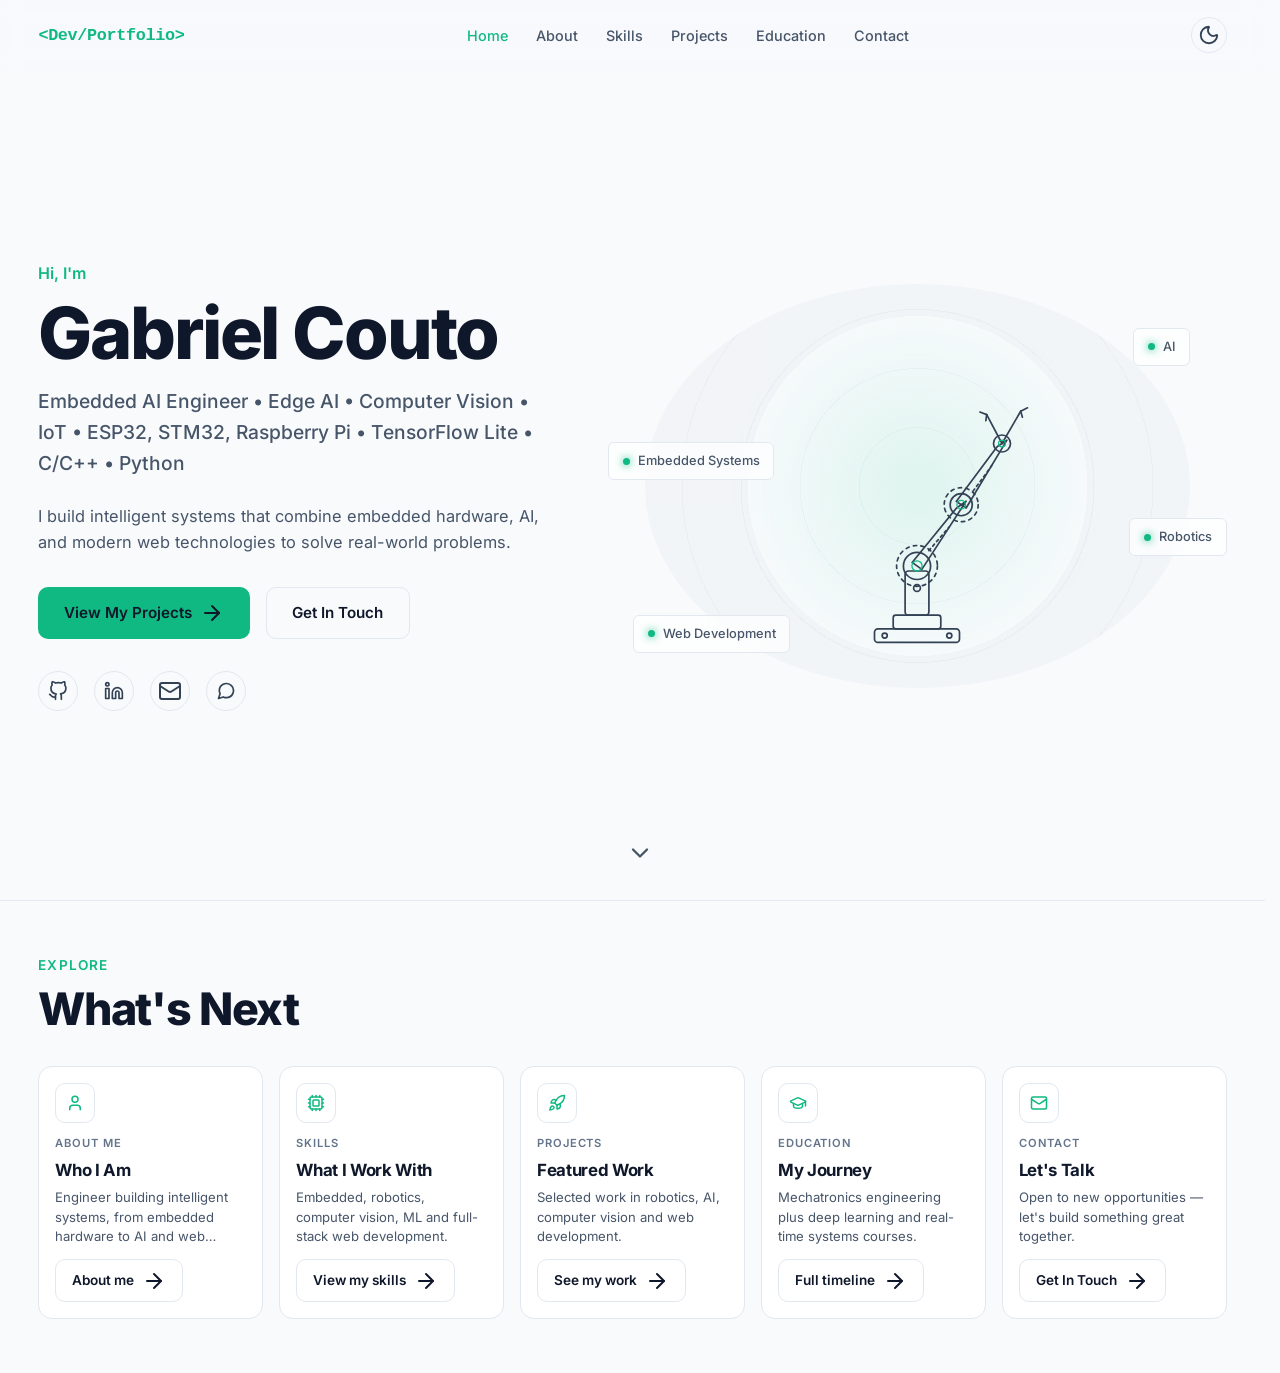
==== commit 5e2c4be7: "Adjustments on Contact Page" ====
--- a/frontend/index.html
+++ b/frontend/index.html
@@ -49,10 +49,10 @@
             <a class="nav__link" href="index.html#projects" data-nav-link>Projects</a>
           </li>
           <li>
-            <a class="nav__link" href="index.html#education" data-nav-link>Education</a>
-          </li>
-          <li>
-            <a class="nav__link" href="index.html#contact" data-nav-link>Contact</a>
+            <a class="nav__link" href="pages/education.html#education" data-nav-link>Education</a>
+          </li>
+          <li>
+            <a class="nav__link" href="#contact" data-contact-popup data-nav-link>Contact</a>
           </li>
         </ul>
       </nav>
@@ -76,7 +76,7 @@
 
         <h1 id="hero-title" class="hero__title">Gabriel Couto</h1>
 
-        <p class="hero__subtitle">Mechatronics Engineer &bull; Full Stack Developer</p>
+        <p class="hero__subtitle">Embedded AI Engineer &bull; Edge AI &bull; Computer Vision &bull; IoT &bull; ESP32, STM32, Raspberry Pi &bull; TensorFlow Lite &bull; C/C++ &bull; Python</p>
 
         <p class="hero__description">
           I build intelligent systems that combine embedded hardware, AI, and modern web
@@ -88,9 +88,9 @@
             View My Projects
             <i data-lucide="arrow-right"></i>
           </a>
-          <a class="btn btn--secondary" href="#contact">
+          <button type="button" class="btn btn--secondary" data-contact-popup>
             Get In Touch
-          </a>
+          </button>
         </div>
 
         <div data-social-links></div>
@@ -149,42 +149,135 @@
         </div>
       </div>
 
+      <a class="hero__scroll" href="#projects" aria-label="Scroll to next section">
+        <svg width="28" height="28" viewBox="0 0 24 24" fill="none" stroke="currentColor" stroke-width="2" stroke-linecap="round" stroke-linejoin="round" aria-hidden="true">
+          <polyline points="6 9 12 15 18 9"></polyline>
+        </svg>
+      </a>
     </section>
 
-    <section id="about" class="section-placeholder" aria-labelledby="about-title">
-      <div>
-        <h2 id="about-title">About</h2>
-        <p>Coming soon.</p>
+    <section id="projects" class="home-cards" aria-labelledby="cards-title">
+      <header class="home-cards__header">
+        <p class="section-label">Explore</p>
+        <h2 id="cards-title" class="section-title">What's Next</h2>
+      </header>
+
+      <div class="home-cards__grid">
+
+        <a class="home-card" href="pages/about.html#about" aria-label="About me">
+          <span class="home-card__icon" aria-hidden="true">
+            <i data-lucide="user"></i>
+          </span>
+          <span class="home-card__body">
+            <p class="home-card__label">About Me</p>
+            <h3 class="home-card__title">Who I Am</h3>
+            <p class="home-card__description">
+              Engineer building intelligent systems, from embedded
+              hardware to AI and web applications.
+            </p>
+          </span>
+          <span class="btn btn--secondary home-card__button">
+            About me <i data-lucide="arrow-right"></i>
+          </span>
+        </a>
+
+        <a class="home-card" href="pages/skills.html#skills" aria-label="View my skills">
+          <span class="home-card__icon" aria-hidden="true">
+            <i data-lucide="cpu"></i>
+          </span>
+          <span class="home-card__body">
+            <p class="home-card__label">Skills</p>
+            <h3 class="home-card__title">What I Work With</h3>
+            <p class="home-card__description">
+              Embedded, robotics, computer vision, ML and
+              full-stack web development.
+            </p>
+          </span>
+          <span class="btn btn--secondary home-card__button">
+            View my skills <i data-lucide="arrow-right"></i>
+          </span>
+        </a>
+
+        <a class="home-card" href="https://github.com/gabrielccouto" target="_blank" rel="noopener noreferrer" aria-label="See my work on GitHub">
+          <span class="home-card__icon" aria-hidden="true">
+            <i data-lucide="rocket"></i>
+          </span>
+          <span class="home-card__body">
+            <p class="home-card__label">Projects</p>
+            <h3 class="home-card__title">Featured Work</h3>
+            <p class="home-card__description">
+              Selected work in robotics, AI, computer
+              vision and web development.
+            </p>
+          </span>
+          <span class="btn btn--secondary home-card__button">
+            See my work <i data-lucide="arrow-right"></i>
+          </span>
+        </a>
+
+        <a class="home-card" href="pages/education.html#education" aria-label="Full timeline">
+          <span class="home-card__icon" aria-hidden="true">
+            <i data-lucide="graduation-cap"></i>
+          </span>
+          <span class="home-card__body">
+            <p class="home-card__label">Education</p>
+            <h3 class="home-card__title">My Journey</h3>
+            <p class="home-card__description">
+              Mechatronics engineering plus deep learning
+              and real-time systems courses.
+            </p>
+          </span>
+          <span class="btn btn--secondary home-card__button">
+            Full timeline <i data-lucide="arrow-right"></i>
+          </span>
+        </a>
+
+        <a class="home-card" href="mailto:gabrihcosta@gmail.com" aria-label="Get in touch by email">
+          <span class="home-card__icon" aria-hidden="true">
+            <i data-lucide="mail"></i>
+          </span>
+          <span class="home-card__body">
+            <p class="home-card__label">Contact</p>
+            <h3 class="home-card__title">Let's Talk</h3>
+            <p class="home-card__description">
+              Open to new opportunities — let's build something
+              great together.
+            </p>
+          </span>
+          <span class="btn btn--secondary home-card__button">
+            Get In Touch <i data-lucide="arrow-right"></i>
+          </span>
+        </a>
+
       </div>
     </section>
 
-    <section id="skills" class="section-placeholder" aria-labelledby="skills-title">
-      <div>
-        <h2 id="skills-title">Skills</h2>
-        <p>Coming soon.</p>
-      </div>
-    </section>
-
-    <section id="projects" class="section-placeholder" aria-labelledby="projects-title">
-      <div>
-        <h2 id="projects-title">Projects</h2>
-        <p>Coming soon.</p>
-      </div>
-    </section>
-
-    <section id="education" class="section-placeholder" aria-labelledby="education-title">
-      <div>
-        <h2 id="education-title">Education</h2>
-        <p>Coming soon.</p>
-      </div>
-    </section>
-
-    <section id="contact" class="section-placeholder" aria-labelledby="contact-title">
-      <div>
-        <h2 id="contact-title">Contact</h2>
-        <p>Coming soon.</p>
-      </div>
-    </section>
+    <span id="contact" class="home-cards__anchor" aria-hidden="true"></span>
+
+    <div class="contact-popup" data-contact-popup-modal hidden>
+      <div class="contact-popup__backdrop" data-close-contact-popup></div>
+      <div class="contact-popup__card" role="dialog" aria-labelledby="contact-popup-title">
+        <button type="button" class="contact-popup__close" data-close-contact-popup aria-label="Close">
+          <i data-lucide="x"></i>
+        </button>
+        <p class="contact-popup__title" id="contact-popup-title">Get In Touch</p>
+        <p class="contact-popup__message">
+          Thanks for reaching out! If you'd like to stay in touch, feel free
+          to send me a message through any of these channels.
+        </p>
+        <div class="contact-popup__channels">
+          <a class="contact-popup__channel" href="https://wa.me/5541991870893" target="_blank" rel="noopener noreferrer" aria-label="WhatsApp">
+            <svg width="20" height="20" viewBox="0 0 24 24" fill="none" stroke="currentColor" stroke-width="2" stroke-linecap="round" stroke-linejoin="round" aria-hidden="true"><path d="M21 11.5a8.38 8.38 0 0 1-.9 3.8 8.5 8.5 0 0 1-7.6 4.7 8.38 8.38 0 0 1-3.8-.9L3 21l1.9-5.7a8.38 8.38 0 0 1-.9-3.8 8.5 8.5 0 0 1 4.7-7.6 8.38 8.38 0 0 1 3.8-.9h.5a8.48 8.48 0 0 1 8 8v.5z"/></svg>
+          </a>
+          <a class="contact-popup__channel" href="https://www.linkedin.com/in/gabriel-henrique-couto-da-costa/" target="_blank" rel="noopener noreferrer" aria-label="LinkedIn">
+            <svg width="20" height="20" viewBox="0 0 24 24" fill="none" stroke="currentColor" stroke-width="2" stroke-linecap="round" stroke-linejoin="round" aria-hidden="true"><path d="M16 8a6 6 0 0 1 6 6v7h-4v-7a2 2 0 0 0-2-2 2 2 0 0 0-2 2v7h-4v-7a6 6 0 0 1 6-6z"/><rect x="2" y="9" width="4" height="12"/><circle cx="4" cy="4" r="2"/></svg>
+          </a>
+          <a class="contact-popup__channel" href="mailto:gabrihcosta@gmail.com" aria-label="Email">
+            <i data-lucide="mail"></i>
+          </a>
+        </div>
+      </div>
+    </div>
 
     <div data-back-to-top></div>
 
--- a/frontend/css/global.css
+++ b/frontend/css/global.css
@@ -10,6 +10,7 @@
 
 html {
   scroll-behavior: smooth;
+  scrollbar-gutter: stable;
 }
 
 body {
@@ -66,6 +67,7 @@
   *::before,
   *::after {
     animation-duration: 0.01ms !important;
+    animation-delay: 0ms !important;
     animation-iteration-count: 1 !important;
     transition-duration: 0.01ms !important;
   }
--- a/frontend/css/components.css
+++ b/frontend/css/components.css
@@ -122,12 +122,38 @@
 }
 
 .hero {
+  position: relative;
   display: grid;
   grid-template-columns: 45fr 55fr;
   align-items: center;
   gap: clamp(2rem, 5vw, 4rem);
   min-height: calc(100vh - var(--header-height));
-  padding: clamp(2.5rem, 6vh, 5rem) clamp(1.5rem, 4vw, 3.5rem);
+  padding: clamp(2.5rem, 6vh, 5rem) clamp(1.25rem, 3vw, 2.5rem);
+}
+
+.hero__scroll {
+  position: fixed;
+  left: 50%;
+  bottom: clamp(1rem, 3vh, 2rem);
+  margin-left: -20px;
+  display: flex;
+  align-items: center;
+  justify-content: center;
+  width: 40px;
+  height: 40px;
+  color: var(--color-text-secondary);
+  animation: float-y 2.4s ease-in-out infinite;
+  transition: color var(--transition-fast), opacity var(--transition-fast);
+  z-index: 10;
+}
+
+.hero__scroll:hover {
+  color: var(--color-accent);
+}
+
+.hero__scroll[hidden] {
+  opacity: 0;
+  pointer-events: none;
 }
 
 .hero__greeting {
@@ -308,25 +334,104 @@
   bottom: 12%;
 }
 
-.section-placeholder {
-  min-height: 40vh;
-  display: grid;
-  place-items: center;
-  padding: var(--space-12) var(--space-6);
+.home-cards {
+  padding: clamp(2.5rem, 6vh, 5rem) clamp(1.25rem, 3vw, 2.5rem);
   border-top: 1px solid var(--color-border);
-  text-align: center;
+}
+
+.home-cards__header {
+  margin-bottom: var(--space-8);
+}
+
+.home-cards__header .section-title {
+  font-size: clamp(2rem, 4.5vw, 2.8rem);
+}
+
+.home-cards__grid {
+  display: grid;
+  grid-template-columns: repeat(5, minmax(0, 1fr));
+  gap: var(--space-4);
+}
+
+.home-card {
+  display: flex;
+  flex-direction: column;
+  gap: var(--space-3);
+  aspect-ratio: 1 / 1;
+  padding: var(--space-4);
+  border: 1px solid var(--color-border);
+  border-radius: var(--radius-lg);
+  background: var(--color-card);
+  transition: transform var(--transition-base), border-color var(--transition-fast),
+    box-shadow var(--transition-base);
+}
+
+.home-card:hover {
+  transform: translateY(-4px);
+  border-color: var(--color-accent);
+  box-shadow: 0 12px 32px rgba(15, 23, 42, 0.18);
+}
+
+.home-card__icon {
+  display: inline-flex;
+  align-items: center;
+  justify-content: center;
+  width: 2.5rem;
+  height: 2.5rem;
+  border: 1px solid var(--color-border);
+  border-radius: var(--radius-md);
+  color: var(--color-accent);
+  background: var(--color-card);
+}
+
+.home-card__icon svg {
+  width: 18px;
+  height: 18px;
+}
+
+.home-card__body {
+  display: flex;
+  flex-direction: column;
+  gap: var(--space-1);
+  min-width: 0;
+}
+
+.home-card__label {
+  font-size: 0.7rem;
+  font-weight: 600;
+  letter-spacing: 0.08em;
+  text-transform: uppercase;
   color: var(--color-text-subtle);
 }
 
-.section-placeholder h2 {
-  font-size: 1.5rem;
+.home-card__title {
+  font-size: 1.05rem;
   font-weight: 700;
+  letter-spacing: -0.02em;
   color: var(--color-text);
-  margin-bottom: var(--space-2);
-}
-
-.section-placeholder p {
-  max-width: 28rem;
+}
+
+.home-card__description {
+  font-size: 0.82rem;
+  line-height: 1.5;
+  color: var(--color-text-secondary);
+  display: -webkit-box;
+  -webkit-line-clamp: 3;
+  -webkit-box-orient: vertical;
+  overflow: hidden;
+}
+
+.home-card__button {
+  margin-top: auto;
+  align-self: flex-start;
+  padding: 0.55rem 1rem;
+  font-size: 0.85rem;
+}
+
+.home-cards__anchor {
+  display: block;
+  width: 0;
+  height: 0;
 }
 
 .back-to-top {
@@ -360,7 +465,8 @@
   transform: none;
 }
 
-.section-placeholder,
+.home-cards,
+.home-cards__anchor,
 .page-section {
   scroll-margin-top: calc(var(--header-height) + 4px);
 }
@@ -373,12 +479,9 @@
 .page-section {
   flex: 1;
   width: 100%;
-  max-width: 1100px;
-  margin-inline: auto;
-  padding: clamp(1.5rem, 4vh, 3rem) clamp(1.5rem, 4vw, 3.5rem);
+  padding: clamp(1.5rem, 4vh, 3rem) clamp(1.25rem, 3vw, 2.5rem);
   display: flex;
   flex-direction: column;
-  justify-content: center;
 }
 
 .section-label {
@@ -483,6 +586,107 @@
   margin-top: var(--space-8);
 }
 
+.education-page {
+  display: flex;
+  flex-direction: column;
+}
+
+.education-timeline {
+  margin-top: var(--space-8);
+  display: grid;
+  gap: var(--space-6);
+}
+
+.education-entry {
+  display: grid;
+  grid-template-columns: 12rem 2rem minmax(0, 1fr);
+  column-gap: var(--space-6);
+  --dot-size: 10px;
+  --dot-top: 1.9rem;
+  --dot-center: calc(var(--dot-top) + var(--dot-size) / 2);
+}
+
+.education-entry__date {
+  align-self: start;
+  margin-top: calc(var(--dot-center) - 0.76rem);
+  color: var(--color-accent);
+  font-size: 0.95rem;
+  font-weight: 600;
+  white-space: nowrap;
+}
+
+.education-entry__marker {
+  position: relative;
+  display: grid;
+  justify-items: center;
+}
+
+.education-entry__marker::before {
+  content: "";
+  position: absolute;
+  top: 0;
+  bottom: 0;
+  left: 50%;
+  width: 2px;
+  transform: translateX(-50%);
+  background: var(--color-border);
+}
+
+.education-entry__dot {
+  position: relative;
+  z-index: 1;
+  width: var(--dot-size);
+  height: var(--dot-size);
+  margin-top: var(--dot-top);
+  border-radius: 50%;
+  background: var(--color-accent);
+  box-shadow: 0 0 8px var(--color-accent);
+}
+
+.education-entry:first-child .education-entry__marker::before {
+  top: var(--dot-center);
+}
+
+.education-entry:last-child .education-entry__marker::before {
+  bottom: calc(100% - var(--dot-center));
+}
+
+.education-card {
+  min-width: 0;
+  padding: var(--space-6);
+  background: var(--color-card);
+  border: 1px solid var(--color-border);
+  border-radius: var(--radius-lg);
+  transition: transform var(--transition-base), border-color var(--transition-fast),
+    box-shadow var(--transition-base);
+}
+
+.education-card:hover {
+  transform: translateY(-2px);
+  border-color: color-mix(in srgb, var(--color-accent) 45%, var(--color-border));
+  box-shadow: 0 8px 24px rgba(15, 23, 42, 0.18);
+}
+
+.education-card h2 {
+  font-size: 1.15rem;
+  font-weight: 700;
+  letter-spacing: -0.01em;
+  color: var(--color-text);
+}
+
+.education-card__institution {
+  margin-top: var(--space-2);
+  font-size: 0.95rem;
+  font-weight: 500;
+  color: var(--color-text-secondary);
+}
+
+.education-card__description {
+  margin-top: var(--space-3);
+  font-size: 0.9rem;
+  color: var(--color-text-secondary);
+}
+
 .about-page {
   display: flex;
   flex-direction: column;
@@ -491,7 +695,7 @@
 .about-section {
   flex: 1;
   width: 100%;
-  padding: clamp(2rem, 5vh, 4rem) clamp(1.25rem, 3vw, 2.5rem);
+  padding: clamp(1.5rem, 4vh, 3rem) clamp(1.25rem, 3vw, 2.5rem);
 }
 
 .about-layout {
@@ -732,7 +936,8 @@
 }
 
 @media (max-height: 850px) {
-  .page-section {
+  .page-section,
+  .about-section {
     padding-top: 0.6rem;
     padding-bottom: 0.6rem;
   }
@@ -804,3 +1009,101 @@
   }
 }
 
+/* ── Contact popup ── */
+
+.contact-popup {
+  position: fixed;
+  inset: 0;
+  display: flex;
+  align-items: center;
+  justify-content: center;
+  z-index: 100;
+  padding: var(--space-4);
+}
+
+.contact-popup[hidden] {
+  display: none;
+}
+
+.contact-popup__backdrop {
+  position: absolute;
+  inset: 0;
+  background: rgba(15, 23, 42, 0.6);
+}
+
+.contact-popup__card {
+  position: relative;
+  width: 100%;
+  max-width: 360px;
+  border: 1px solid transparent;
+  border-radius: var(--radius-lg);
+  padding: var(--space-6) var(--space-6);
+  text-align: center;
+  box-shadow: 0 16px 48px rgba(15, 23, 42, 0.25);
+  background:
+    linear-gradient(var(--color-card), var(--color-card)) padding-box,
+    linear-gradient(to top right, var(--color-accent), transparent) border-box;
+}
+
+.contact-popup__close {
+  position: absolute;
+  top: var(--space-3);
+  right: var(--space-3);
+  display: flex;
+  align-items: center;
+  justify-content: center;
+  width: 32px;
+  height: 32px;
+  border: none;
+  border-radius: var(--radius-sm);
+  background: transparent;
+  color: var(--color-text-secondary);
+  cursor: pointer;
+  transition: color var(--transition-fast), background var(--transition-fast);
+}
+
+.contact-popup__close:hover {
+  color: var(--color-text);
+  background: var(--color-bg-secondary);
+}
+
+.contact-popup__title {
+  font-size: 1.15rem;
+  font-weight: 700;
+  color: var(--color-accent);
+  margin-bottom: var(--space-4);
+}
+
+.contact-popup__message {
+  font-size: 0.92rem;
+  color: var(--color-text-secondary);
+  line-height: 1.6;
+  margin-bottom: var(--space-6);
+}
+
+.contact-popup__channels {
+  display: flex;
+  align-items: center;
+  justify-content: center;
+  gap: var(--space-4);
+}
+
+.contact-popup__channel {
+  display: flex;
+  align-items: center;
+  justify-content: center;
+  width: 44px;
+  height: 44px;
+  border-radius: var(--radius-pill);
+  border: 1px solid var(--color-border);
+  color: var(--color-icon);
+  transition: color var(--transition-fast), border-color var(--transition-fast),
+    transform var(--transition-fast);
+}
+
+.contact-popup__channel:hover {
+  color: var(--color-accent);
+  border-color: var(--color-accent);
+  transform: translateY(-2px);
+}
+
--- a/frontend/css/animations.css
+++ b/frontend/css/animations.css
@@ -41,3 +41,245 @@
 .robotic-arm {
   animation: arm-glow 5s ease-in-out infinite;
 }
+
+/* ===== Entrance animations ===== */
+
+@keyframes fade-up {
+  from {
+    opacity: 0;
+    transform: translateY(24px);
+  }
+  to {
+    opacity: 1;
+    transform: none;
+  }
+}
+
+@keyframes fade-in {
+  from {
+    opacity: 0;
+  }
+  to {
+    opacity: 1;
+  }
+}
+
+@keyframes scale-in {
+  from {
+    opacity: 0;
+    transform: scale(0.94);
+  }
+  to {
+    opacity: 1;
+    transform: none;
+  }
+}
+
+@keyframes fade-in-left {
+  from {
+    opacity: 0;
+    transform: translateX(-16px);
+  }
+  to {
+    opacity: 1;
+    transform: none;
+  }
+}
+
+.hero__greeting,
+.hero__title,
+.hero__subtitle,
+.hero__description,
+.hero__actions,
+.hero .social-links,
+.page-section .section-label,
+.page-section .section-title,
+.page-section .section-description,
+.about-content .section-label,
+.about-content .section-title,
+.about-content .section-description,
+.drives,
+.page-social {
+  animation-name: fade-up;
+  animation-duration: 0.65s;
+  animation-timing-function: cubic-bezier(0.22, 1, 0.36, 1);
+  animation-fill-mode: backwards;
+}
+
+.skill-card,
+.highlights-grid > *,
+.focus-grid > * {
+  animation-name: fade-up;
+  animation-duration: 0.6s;
+  animation-timing-function: cubic-bezier(0.22, 1, 0.36, 1);
+  animation-fill-mode: backwards;
+}
+
+.profile-panel,
+.hero__visualization {
+  animation-name: scale-in;
+  animation-duration: 0.8s;
+  animation-timing-function: cubic-bezier(0.22, 1, 0.36, 1);
+  animation-fill-mode: backwards;
+}
+
+.hero__greeting {
+  animation-delay: 0ms;
+}
+
+.hero__title {
+  animation-delay: 90ms;
+}
+
+.hero__subtitle {
+  animation-delay: 180ms;
+}
+
+.hero__description {
+  animation-delay: 270ms;
+}
+
+.hero__actions {
+  animation-delay: 360ms;
+}
+
+.hero .social-links {
+  animation-delay: 450ms;
+}
+
+.hero__visualization {
+  animation-delay: 150ms;
+}
+
+.page-section .section-label,
+.about-content .section-label {
+  animation-delay: 0ms;
+}
+
+.page-section .section-title,
+.about-content .section-title {
+  animation-delay: 90ms;
+}
+
+.page-section .section-description,
+.about-content .section-description {
+  animation-delay: 180ms;
+}
+
+.about-content .section-description + .section-description {
+  animation-delay: 260ms;
+}
+
+.skill-card:nth-child(1) {
+  animation-delay: 260ms;
+}
+
+.skill-card:nth-child(2) {
+  animation-delay: 340ms;
+}
+
+.skill-card:nth-child(3) {
+  animation-delay: 420ms;
+}
+
+.skill-card:nth-child(4) {
+  animation-delay: 500ms;
+}
+
+.profile-panel {
+  animation-delay: 300ms;
+}
+
+.highlights-grid > :nth-child(1) {
+  animation-delay: 340ms;
+}
+
+.highlights-grid > :nth-child(2) {
+  animation-delay: 420ms;
+}
+
+.highlights-grid > :nth-child(3) {
+  animation-delay: 500ms;
+}
+
+.drives {
+  animation-delay: 480ms;
+}
+
+.focus-grid > :nth-child(1) {
+  animation-delay: 480ms;
+}
+
+.focus-grid > :nth-child(2) {
+  animation-delay: 550ms;
+}
+
+.focus-grid > :nth-child(3) {
+  animation-delay: 620ms;
+}
+
+.focus-grid > :nth-child(4) {
+  animation-delay: 690ms;
+}
+
+.education-entry {
+  animation-name: fade-in-left;
+  animation-duration: 0.6s;
+  animation-timing-function: cubic-bezier(0.22, 1, 0.36, 1);
+  animation-fill-mode: backwards;
+}
+
+.education-entry:nth-child(1) {
+  animation-delay: 120ms;
+}
+
+.education-entry:nth-child(2) {
+  animation-delay: 220ms;
+}
+
+.education-entry:nth-child(3) {
+  animation-delay: 320ms;
+}
+
+.page-social {
+  animation-delay: 800ms;
+}
+
+.home-cards.is-in-view .home-card__icon,
+.home-cards.is-in-view .home-card__body,
+.home-cards.is-in-view .home-card__button {
+  animation-name: fade-up;
+  animation-duration: 0.6s;
+  animation-timing-function: cubic-bezier(0.22, 1, 0.36, 1);
+  animation-fill-mode: backwards;
+}
+
+.home-cards.is-in-view .home-card:nth-child(1) .home-card__icon,
+.home-cards.is-in-view .home-card:nth-child(1) .home-card__body,
+.home-cards.is-in-view .home-card:nth-child(1) .home-card__button {
+  animation-delay: 0ms;
+}
+
+.home-cards.is-in-view .home-card:nth-child(2) .home-card__icon,
+.home-cards.is-in-view .home-card:nth-child(2) .home-card__body,
+.home-cards.is-in-view .home-card:nth-child(2) .home-card__button {
+  animation-delay: 80ms;
+}
+
+.home-cards.is-in-view .home-card:nth-child(3) .home-card__icon,
+.home-cards.is-in-view .home-card:nth-child(3) .home-card__body,
+.home-cards.is-in-view .home-card:nth-child(3) .home-card__button {
+  animation-delay: 160ms;
+}
+
+.home-cards.is-in-view .home-card:nth-child(4) .home-card__icon,
+.home-cards.is-in-view .home-card:nth-child(4) .home-card__body,
+.home-cards.is-in-view .home-card:nth-child(4) .home-card__button {
+  animation-delay: 240ms;
+}
+
+.home-cards.is-in-view .home-card:nth-child(5) .home-card__icon,
+.home-cards.is-in-view .home-card:nth-child(5) .home-card__body,
+.home-cards.is-in-view .home-card:nth-child(5) .home-card__button {
+  animation-delay: 320ms;
+}
--- a/frontend/css/responsive.css
+++ b/frontend/css/responsive.css
@@ -17,6 +17,15 @@
     grid-template-columns: 1fr;
     min-height: auto;
     padding-top: 3rem;
+  }
+
+  .home-cards {
+    padding-top: var(--space-12);
+    padding-bottom: var(--space-12);
+  }
+
+  .home-cards__grid {
+    grid-template-columns: repeat(3, minmax(0, 1fr));
   }
 
   .hero__content {
@@ -85,6 +94,30 @@
   }
 }
 
+@media (max-width: 768px) {
+  .education-entry {
+    grid-template-columns: 2rem minmax(0, 1fr);
+    column-gap: var(--space-4);
+    --dot-top: 0.2rem;
+  }
+
+  .education-entry__date {
+    grid-column: 2;
+    grid-row: 1;
+    margin-top: 0.2rem;
+  }
+
+  .education-entry__marker {
+    grid-column: 1;
+    grid-row: 1 / span 2;
+  }
+
+  .education-card {
+    grid-column: 2;
+    grid-row: 2;
+  }
+}
+
 @media (max-width: 560px) {
   .focus-grid {
     grid-template-columns: 1fr;
@@ -138,3 +171,15 @@
     bottom: 1.25rem;
   }
 }
+
+@media (max-width: 768px) {
+  .home-cards__grid {
+    grid-template-columns: repeat(2, minmax(0, 1fr));
+  }
+}
+
+@media (max-width: 560px) {
+  .home-cards__grid {
+    grid-template-columns: 1fr;
+  }
+}
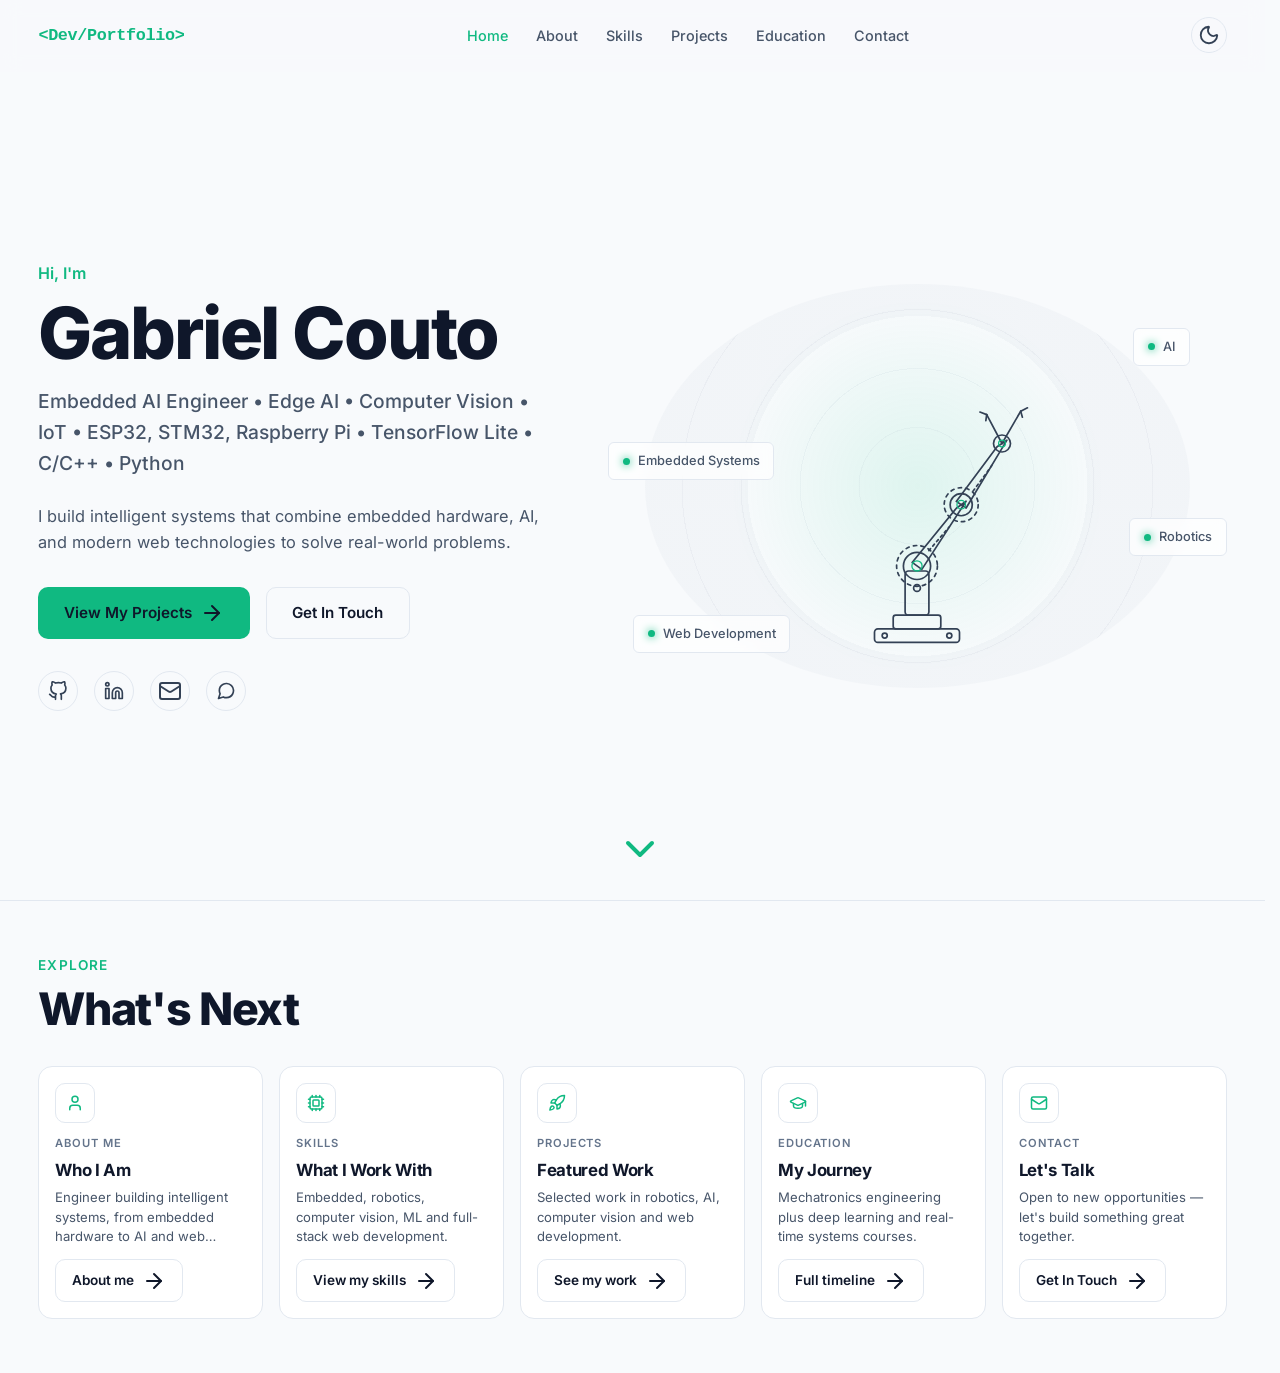
==== commit 9db3999c: "Favicon and Coming Soon" ====
--- a/frontend/index.html
+++ b/frontend/index.html
@@ -3,8 +3,9 @@
 <head>
   <meta charset="UTF-8">
   <meta name="viewport" content="width=device-width, initial-scale=1.0">
-  <title>Gabriel Couto — Mechatronics Engineer & Full Stack Developer</title>
+  <title>Gabriel Couto</title>
   <meta name="description" content="Portfolio of Gabriel Couto, Mechatronics Engineer and Full Stack Developer specialized in Robotics, Embedded Systems, AI, Computer Vision and Software Development.">
+  <link rel="icon" type="image/png" href="assets/favicon.png">
 
   <link rel="stylesheet" href="css/fonts.css">
   <link rel="stylesheet" href="css/tokens.css">
@@ -46,7 +47,7 @@
             <a class="nav__link" href="pages/skills.html#skills" data-nav-link>Skills</a>
           </li>
           <li>
-            <a class="nav__link" href="index.html#projects" data-nav-link>Projects</a>
+            <a class="nav__link" href="index.html#projects" data-coming-soon data-nav-link>Projects</a>
           </li>
           <li>
             <a class="nav__link" href="pages/education.html#education" data-nav-link>Education</a>
@@ -84,7 +85,7 @@
         </p>
 
         <div class="hero__actions">
-          <a class="btn btn--primary" href="#projects">
+          <a class="btn btn--primary" href="#projects" data-coming-soon>
             View My Projects
             <i data-lucide="arrow-right"></i>
           </a>
@@ -150,7 +151,7 @@
       </div>
 
       <a class="hero__scroll" href="#projects" aria-label="Scroll to next section">
-        <svg width="28" height="28" viewBox="0 0 24 24" fill="none" stroke="currentColor" stroke-width="2" stroke-linecap="round" stroke-linejoin="round" aria-hidden="true">
+        <svg width="60" height="60" viewBox="0 0 24 24" fill="none" stroke="currentColor" stroke-width="2" stroke-linecap="round" stroke-linejoin="round" aria-hidden="true">
           <polyline points="6 9 12 15 18 9"></polyline>
         </svg>
       </a>
@@ -198,7 +199,7 @@
           </span>
         </a>
 
-        <a class="home-card" href="https://github.com/gabrielccouto" target="_blank" rel="noopener noreferrer" aria-label="See my work on GitHub">
+        <div class="home-card" role="button" tabindex="0" data-coming-soon aria-label="Projects coming soon">
           <span class="home-card__icon" aria-hidden="true">
             <i data-lucide="rocket"></i>
           </span>
@@ -213,7 +214,7 @@
           <span class="btn btn--secondary home-card__button">
             See my work <i data-lucide="arrow-right"></i>
           </span>
-        </a>
+        </div>
 
         <a class="home-card" href="pages/education.html#education" aria-label="Full timeline">
           <span class="home-card__icon" aria-hidden="true">
--- a/frontend/css/components.css
+++ b/frontend/css/components.css
@@ -135,20 +135,20 @@
   position: fixed;
   left: 50%;
   bottom: clamp(1rem, 3vh, 2rem);
-  margin-left: -20px;
+  margin-left: -24px;
   display: flex;
   align-items: center;
   justify-content: center;
-  width: 40px;
-  height: 40px;
-  color: var(--color-text-secondary);
+  width: 48px;
+  height: 48px;
+  color: var(--color-accent);
   animation: float-y 2.4s ease-in-out infinite;
   transition: color var(--transition-fast), opacity var(--transition-fast);
   z-index: 10;
 }
 
 .hero__scroll:hover {
-  color: var(--color-accent);
+  color: var(--color-text-secondary);
 }
 
 .hero__scroll[hidden] {
@@ -1107,3 +1107,30 @@
   transform: translateY(-2px);
 }
 
+/* ── Toast ── */
+
+.toast {
+  position: fixed;
+  bottom: clamp(1rem, 3vh, 2rem);
+  left: 50%;
+  transform: translateX(-50%) translateY(20px);
+  background: var(--color-card);
+  color: var(--color-text);
+  border: 1px solid var(--color-accent);
+  border-radius: var(--radius-lg);
+  padding: var(--space-3) var(--space-6);
+  font-weight: 600;
+  font-size: 0.95rem;
+  box-shadow: 0 8px 24px rgba(15, 23, 42, 0.2);
+  opacity: 0;
+  pointer-events: none;
+  transition: opacity var(--transition-fast), transform var(--transition-fast);
+  z-index: 200;
+}
+
+.toast.is-visible {
+  opacity: 1;
+  transform: translateX(-50%) translateY(0);
+  pointer-events: auto;
+}
+
